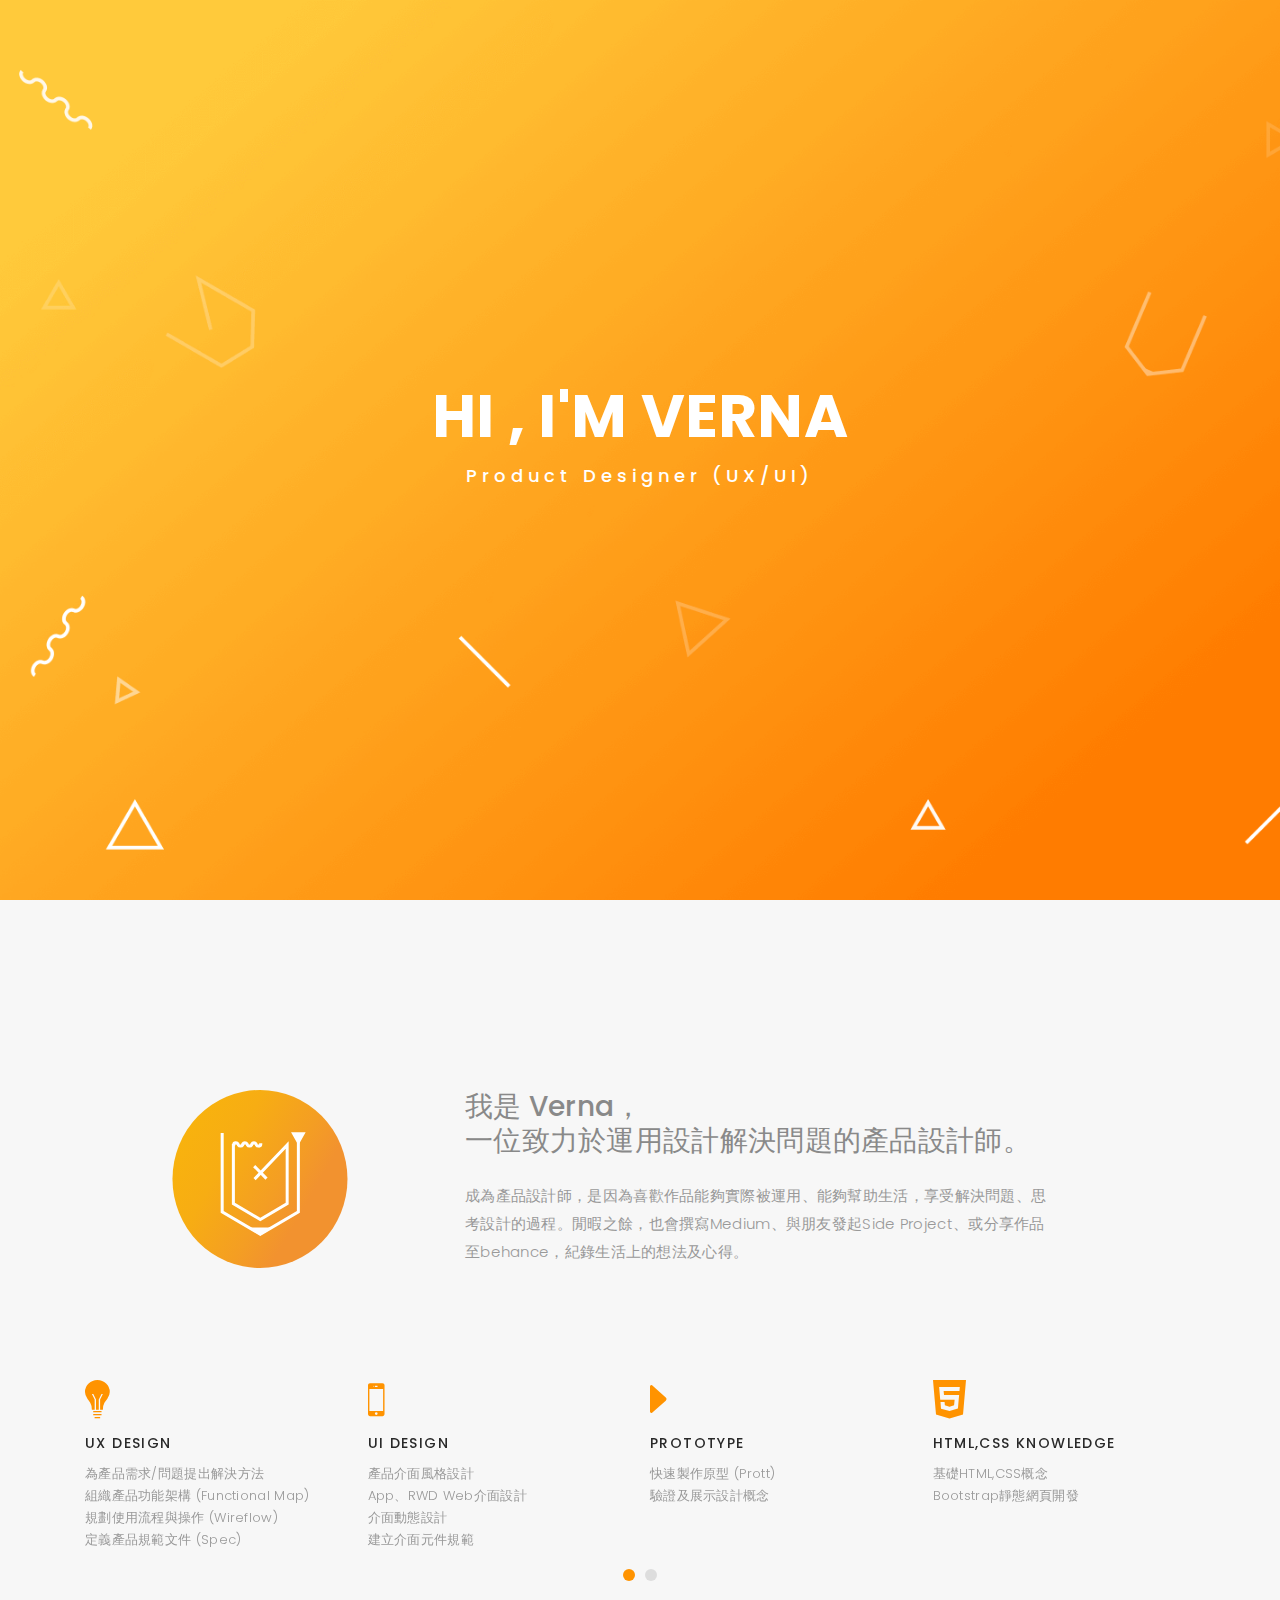
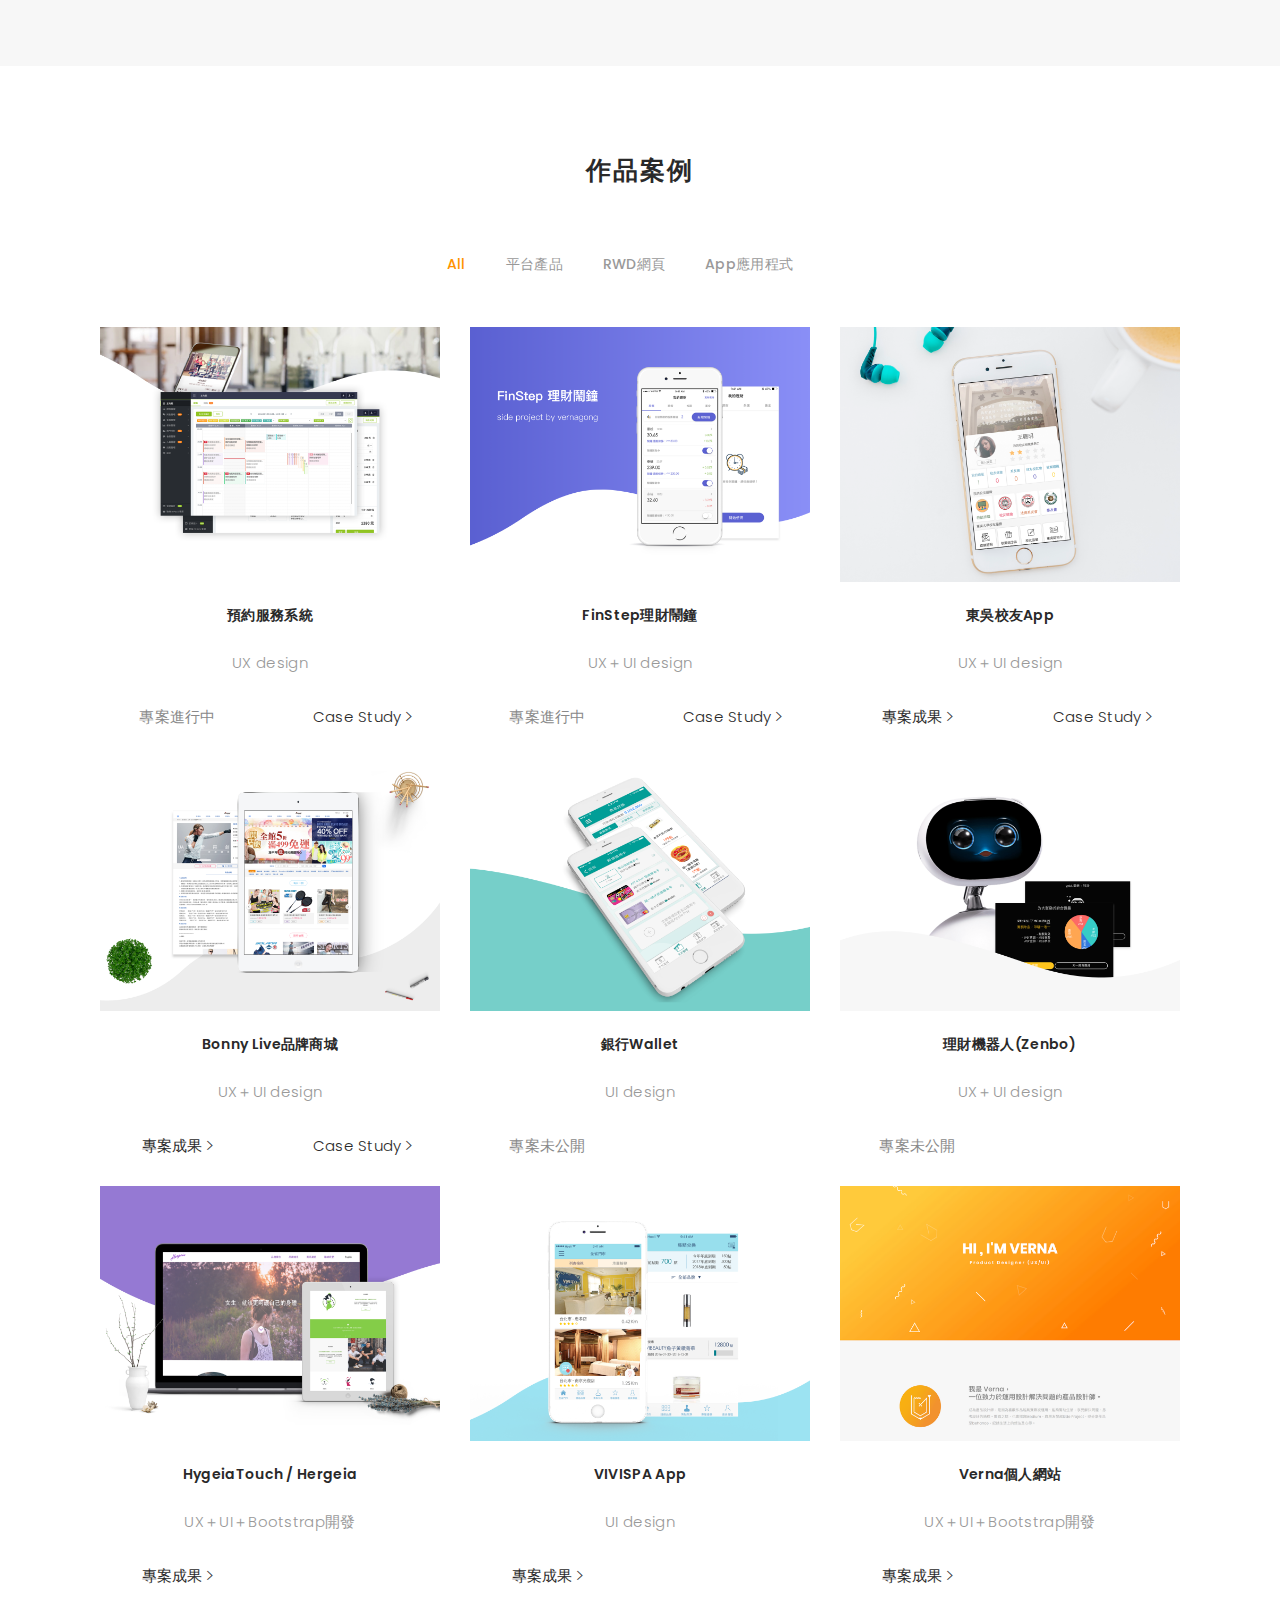
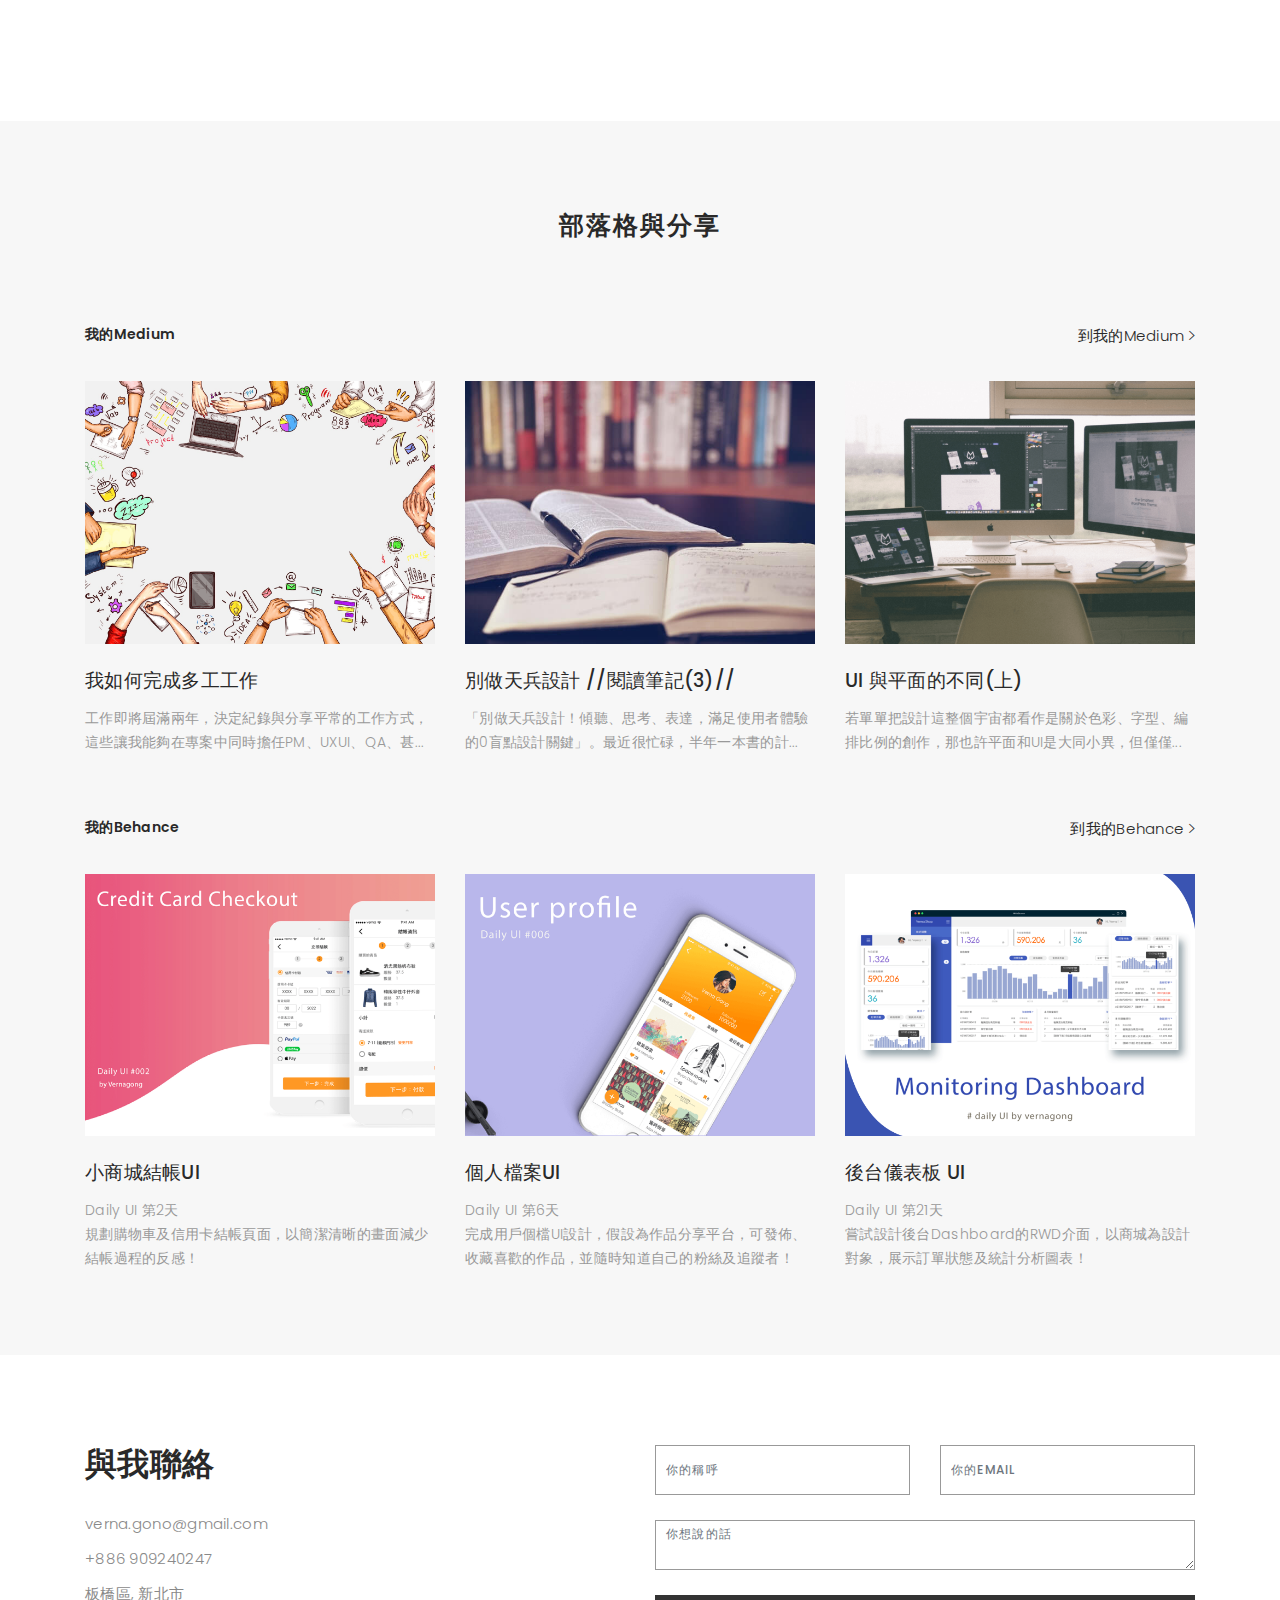
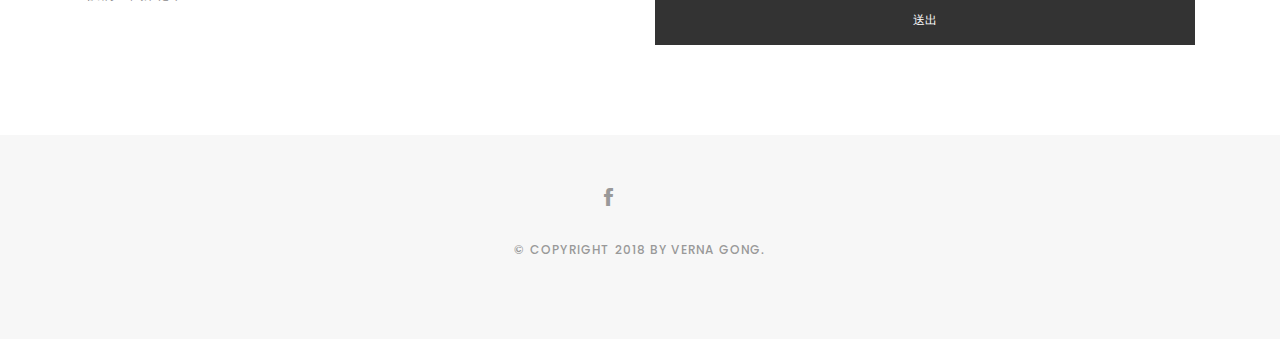
==== index.html @ d8bfd738 "[update] 補index與預約作品連結" ====
<!DOCTYPE html>
<html lang="en">

<head>
  <!-- meta -->
  <meta charset="utf-8">
  <meta content="width=device-width, initial-scale=1.0" name="viewport">

  <title>Verna - Personal Website</title>
  <meta content="vernagong, Verna, VernaGong, Vernagong, 產品設計師, UX設計師, 龔淑雅, 淑雅,Product designer, UX designer" name="keywords">
  <meta content="成為產品設計師，是因為喜歡作品能夠實際被運用、能夠幫助生活，享受解決問題、思考設計的過程。閒暇之餘，也會撰寫Medium、與朋友發起Side Project、或分享作品至behance，紀錄生活上的想法及心得。" name="description">
  <meta name="Author" content="Vernagong">

  <!-- Google Fonts -->
  <link href="https://fonts.googleapis.com/css?family=Poppins:300,300i,400,400i,500,500i,600,600i,700,700i|Playfair+Display:400,400i,700,700i,900,900i" rel="stylesheet">

  <!-- Bootstrap CSS File -->
  <link href="lib/bootstrap/css/bootstrap.min.css" rel="stylesheet">
  
  <!-- FontAwesome -->
  <link rel="stylesheet" href="https://use.fontawesome.com/releases/v5.5.0/css/all.css" integrity="sha384-B4dIYHKNBt8Bc12p+WXckhzcICo0wtJAoU8YZTY5qE0Id1GSseTk6S+L3BlXeVIU" crossorigin="anonymous">

  <!-- Libraries CSS Files -->
  <link href="lib/ionicons/css/ionicons.min.css" rel="stylesheet">
  <link href="lib/owlcarousel/assets/owl.carousel.min.css" rel="stylesheet">
  <link href="lib/magnific-popup/magnific-popup.css" rel="stylesheet">
  <link href="lib/hover/hover.min.css" rel="stylesheet">

  <!-- Main Stylesheet File -->
  <link href="css/style.css" rel="stylesheet">

  <!-- Responsive css -->
  <link href="css/responsive.css" rel="stylesheet">

  <!-- Favicon -->
  <link rel="shortcut icon" href="images/favicon.png">

  <!-- =======================================================
    Theme Name: Folio
    Theme URL: https://bootstrapmade.com/folio-bootstrap-portfolio-template/
    Author URL: https://bootstrapmade.com
  ======================================================= -->
</head>

<body>

  <!-- start section navbar -->
  <nav id="main-nav">
    <div class="row">
      <div class="container">

        <div class="logo">
          <a href="index.html"><img src="images/logo-icon.svg" alt="logo"></a>
        </div>

        <div class="responsive"><i data-icon="m" class="ion-navicon-round"></i></div>

        <ul class="nav-menu list-unstyled">
          <li><a href="#header" class="smoothScroll">首頁</a></li>
          <li><a href="#about" class="smoothScroll">關於</a></li>
          <li><a href="#portfolio" class="smoothScroll">作品</a></li>
          <li><a href="#journal" class="smoothScroll">興趣</a></li>
          <li><a href="#contact" class="smoothScroll">聯絡</a></li>
        </ul>

      </div>
    </div>
  </nav>
  <!-- End section navbar -->


  <!-- start section header -->
  <div id="header" class="home">

    <div class="container">
      <div class="header-content">
        <h1>HI , I'm Verna</h1>
        <p>Product Designer (UX/UI)</p>
      </div>
    </div>
  </div>
  <!-- End section header -->


  <!-- start section about us -->
  <div id="about" class="paddsection">
    <div class="container">
      <div class="row justify-content-between">

        <div class="col-lg-4">
            <div class="about-img">
              <img src="images/logo-icon.svg" class="img-responsive" alt="me">
            </div>
        </div>

        <div class="col-lg-8">
          <div class="about-descr">

            <h3>我是 Verna，<br>一位致力於運用設計解決問題的產品設計師。</h3>
            <p class="separator">成為產品設計師，是因為喜歡作品能夠實際被運用、能夠幫助生活，享受解決問題、思考設計的過程。閒暇之餘，也會撰寫Medium、與朋友發起Side Project、或分享作品至behance，紀錄生活上的想法及心得。</p>

          </div>

        </div>
      </div>
    </div>
  </div>
  <!-- end section about us -->


  <!-- start section services -->
  <div id="services">
    <div class="container">

        <div class="services-carousel owl-theme">

          <div class="services-block">

            <i class="ion-ios-lightbulb"></i>
            <span>UX design</span>
            <p class="separator">為產品需求/問題提出解決方法<br>組織產品功能架構 (Functional Map)<br>規劃使用流程與操作 (Wireflow)<br>定義產品規範文件 (Spec)</p>
          
          </div>

          <div class="services-block">

            <i class="ion-iphone"></i>
            <span>UI design</span>
            <p class="separator">產品介面風格設計<br>App、RWD Web介面設計<br>介面動態設計<br>建立介面元件規範</p>

          </div>

          <div class="services-block">

            <i class="ion-arrow-right-b"></i>
            <span>Prototype</span>
            <p class="separator">快速製作原型 (Prott)<br>驗證及展示設計概念</p>

          </div>

          <div class="services-block">

            <i class="ion-social-html5"></i>
            <span>HTML,CSS knowledge</span>
            <p class="separator">基礎HTML,CSS概念<br>Bootstrap靜態網頁開發 </p>

          </div>

          <div class="services-block">

            <i class="ion-ios-analytics"></i>
            <span>Visual design</span>
            <p class="separator">ICON設計<br>視覺CI設計<br>平面設計</p>

          </div>

          <div class="services-block">

            <i class="ion-ios-film"></i>
            <span>Media Design</span>
            <p class="separator">基本影片剪輯<br>動畫設計</p>

          </div>

        </div>

    </div>

  </div>
  <!-- end section services -->


  <!-- start section portfolio -->
  <div id="portfolio" class="text-center paddsection">

    <div class="container">
      <div class="section-title text-center">
        <h2>作品案例</h2>
      </div>
    </div>

    <div class="container">
      <div class="row">
        <div class="col-md-12">

          <div class="portfolio-list">

            <ul class="nav list-unstyled" id="portfolio-flters">
              <li class="filter filter-active" data-filter=".all">all</li>
              <li class="filter" data-filter=".branding">平台產品</li>
              <li class="filter" data-filter=".mockups">RWD網頁</li>
              <li class="filter" data-filter=".uikits">App應用程式</li>
            </ul>

          </div>

          <div class="portfolio-container">

            <div class="col-lg-4 col-md-6 portfolio-thumbnail all branding">
                <img src="images/portfolio/work_book.png" alt="img">
              <div class="portfolio-text">

                <h4>預約服務系統</h4>
                <p class="separator">UX design
                </p>
              </div>
              <div class="row">
                 <div class="col-lg-6 col-md-6 col-sm-6">
                     專案進行中
                 </div>
                  <div class="col-lg-6 col-md-6 col-sm-6">
                      <a href="booking.html">Case Study <i class="ion-ios-arrow-right"></i></a>
                 </div>
              </div>
            </div>

            <div class="col-lg-4 col-md-6 portfolio-thumbnail all uikits">
                <img src="images/portfolio/work_finstep.png"  alt="img">
              <div class="portfolio-text">

                <h4>FinStep理財鬧鐘</h4>
                <p class="separator">UX＋UI design
                </p>

              </div>
              <div class="row">
                 <div class="col-lg-6 col-md-6 col-sm-6">
                     專案進行中
                 </div>
                  <div class="col-lg-6 col-md-6 col-sm-6">
                      <a href="finstep.html">Case Study <i class="ion-ios-arrow-right"></i></a>
                 </div>
              </div>
            </div>

            <div class="col-lg-4 col-md-6 portfolio-thumbnail all uikits">
                <img src="images/portfolio/work_school.png" alt="img">
              <div class="portfolio-text">

                <h4>東吳校友App</h4>
                <p class="separator">UX＋UI design
                </p>

              </div>
              <div class="row">
                 <div class="col-lg-6 col-md-6 col-sm-6">
                     <a href="https://itunes.apple.com/tw/app/%E6%9D%B1%E5%90%B3%E6%A0%A1%E5%8F%8Bapp/id1231280649?mt=8" target="_blank">專案成果 <i class="ion-ios-arrow-right"></i></a>
                 </div>
                  <div class="col-lg-6 col-md-6 col-sm-6">
                      <a href="">Case Study <i class="ion-ios-arrow-right"></i></a>
                 </div>
              </div>
            </div>

            <div class="col-lg-4 col-md-6 portfolio-thumbnail all mockups">
                <img src="images/portfolio/work_bonny.png" alt="img">
              <div class="portfolio-text">

                <h4>Bonny Live品牌商城</h4>
                <p class="separator">UX＋UI design
                </p>

              </div>
              <div class="row">
                 <div class="col-lg-6 col-md-6 col-sm-6">
                     <a href="http://www.bonny-live.com/" target="_blank">專案成果 <i class="ion-ios-arrow-right"></i></a>
                 </div>
                  <div class="col-lg-6 col-md-6 col-sm-6">
                      <a href="">Case Study <i class="ion-ios-arrow-right"></i></a>
                 </div>
              </div>
            </div>
            
            <div class="col-lg-4 col-md-6 portfolio-thumbnail all uikits">
                <img src="images/portfolio/work_wallet.png" alt="img">
              <div class="portfolio-text">

                <h4>銀行Wallet</h4>
                <p class="separator">UI design
                </p>

              </div>
              <div class="row">
                 <div class="col-lg-6 col-md-6 col-sm-6">
                     專案未公開
                 </div>
              </div>
            </div>
            
            <div class="col-lg-4 col-md-6 portfolio-thumbnail all uikits">
                <img src="images/portfolio/work_zenbo.png" alt="img">
              <div class="portfolio-text">

                <h4>理財機器人(Zenbo)</h4>
                <p class="separator">UX＋UI design
                </p>

              </div>
              <div class="row">
                <div class="col-lg-6 col-md-6 col-sm-6">
                     專案未公開
                 </div>
              </div>
            </div>

            <div class="col-lg-4 col-md-6 portfolio-thumbnail all mockups">
                <img src="images/portfolio/work_hergeia.png" alt="img">
              <div class="portfolio-text">

                <h4>HygeiaTouch / Hergeia</h4>
                <p class="separator">UX＋UI＋Bootstrap開發
                </p>

              </div>
              <div class="row">
                 <div class="col-lg-6 col-md-6 col-sm-6">
                     <a href="http://www.hergeia.com/" target="_blank">專案成果 <i class="ion-ios-arrow-right"></i></a>
                 </div>
              </div>
            </div>
            
        <div class="col-lg-4 col-md-6 portfolio-thumbnail all uikits">
                <img src="images/portfolio/work_vivi.png" alt="img">
              <div class="portfolio-text">

                <h4>VIVISPA App</h4>
                <p class="separator">UI design
                </p>

              </div>
              <div class="row">
                 <div class="col-lg-6 col-md-6 col-sm-6">
                     <a href="https://itunes.apple.com/tw/app/vivispa/id899999913?mt=8" target="_blank">專案成果 <i class="ion-ios-arrow-right"></i></a>
                 </div>
              </div>
        </div>
           
        <div class="col-lg-4 col-md-6 portfolio-thumbnail all mockups">
                <img src="images/portfolio/work_verna.png" alt="img">
              <div class="portfolio-text">

                <h4>Verna個人網站</h4>
                <p class="separator">UX＋UI＋Bootstrap開發
                </p>

              </div>
              <div class="row">
                 <div class="col-lg-6 col-md-6 col-sm-6">
                     <a href="http://vernagong.com/" target="_blank">專案成果 <i class="ion-ios-arrow-right"></i></a>
                 </div>
              </div>
        </div>
            
          </div>
        </div>
      </div>
    </div>

  </div>
  <!-- End section portfolio -->


  <!-- start section journal -->
  <div id="journal" class="text-left paddsection">

    <div class="container">
      <div class="section-title text-center">
        <h2>部落格與分享</h2>
      </div>
    </div>

    <div class="container">
      <div class="journal-block">
      
       <div class="row">
         <div class="col-md-6 col-sm-6 journal-title">
         <h4>我的Medium</h4>
         </div>
         <div class="col-lg-6 col-md-6 col-sm-6 journal-link">
         <a href="https://medium.com/@vernagong" target="_blank">到我的Medium <i class="ion-ios-arrow-right"></i></a>
         </div>
       </div>
       
        <div class="row">
          <div class="col-lg-4 col-md-6">
            <div class="journal-info">

              <a href="https://medium.com/@vernagong/%E6%8F%90%E9%AB%98%E5%B7%A5%E4%BD%9C%E6%95%88%E7%8E%87%E7%9A%84%E6%96%B9%E5%BC%8F-685287855cb4" target="_blank"><img src="images/blog-worker.png" class="img-responsive" alt="img"></a>

              <div class="journal-txt">

                <h4><a href="https://medium.com/@vernagong/%E6%8F%90%E9%AB%98%E5%B7%A5%E4%BD%9C%E6%95%88%E7%8E%87%E7%9A%84%E6%96%B9%E5%BC%8F-685287855cb4" target="_blank">我如何完成多工工作</a></h4>
                <p class="separator">工作即將屆滿兩年，決定紀錄與分享平常的工作方式，這些讓我能夠在專案中同時擔任PM、UXUI、QA、甚...
                </p>

              </div>

            </div>
          </div>

          <div class="col-lg-4 col-md-6">
            <div class="journal-info">

              <a href="https://medium.com/@vernagong/%E5%88%A5%E5%81%9A%E5%A4%A9%E5%85%B5%E8%A8%AD%E8%A8%88-%E9%96%B1%E8%AE%80%E7%AD%86%E8%A8%98-3-ecaedc1180a5" target="_blank"><img src="images/blog-note.jpeg" class="img-responsive" alt="img"></a>

              <div class="journal-txt">

                <h4><a href="https://medium.com/@vernagong/%E5%88%A5%E5%81%9A%E5%A4%A9%E5%85%B5%E8%A8%AD%E8%A8%88-%E9%96%B1%E8%AE%80%E7%AD%86%E8%A8%98-3-ecaedc1180a5" target="_blank">別做天兵設計 //閱讀筆記(3)//</a></h4>
                <p class="separator">「別做天兵設計！傾聽、思考、表達，滿足使用者體驗的0盲點設計關鍵」。最近很忙碌，半年一本書的計...
                </p>

              </div>

            </div>
          </div>

          <div class="col-lg-4 col-md-6">
            <div class="journal-info">

              <a href="https://medium.com/@vernagong/ui-%E8%88%87%E5%B9%B3%E9%9D%A2%E7%9A%84%E4%B8%8D%E5%90%8C-%E4%B8%8A-9216b5d84b62" target="_blank"><img src="images/blog-design.png" class="img-responsive" alt="img"></a>

              <div class="journal-txt">

                <h4><a href="https://medium.com/@vernagong/ui-%E8%88%87%E5%B9%B3%E9%9D%A2%E7%9A%84%E4%B8%8D%E5%90%8C-%E4%B8%8A-9216b5d84b62" target="_blank">UI 與平面的不同(上)</a></h4>
                <p class="separator">若單單把設計這整個宇宙都看作是關於色彩、字型、編排比例的創作，那也許平面和UI是大同小異，但僅僅...
                </p>

              </div>

            </div>
          </div>

        </div>
        </div>
        <div class="journal-block">
        <div><p></p></div>
        <div class="row">
         <div class="col-md-6 col-sm-6 journal-title">
         <h4>我的Behance</h4>
         </div>
         <div class="col-lg-6 col-md-6 col-sm-6 journal-link">
         <a href="https://www.behance.net/vernagonob1aa" target="_blank">到我的Behance <i class="ion-ios-arrow-right"></i></a>
         </div>
       </div>
        
        <div class="row">

          <div class="col-lg-4 col-md-6">
            <div class="journal-info">

              <a href="https://www.behance.net/gallery/59557401/Credit-Card-Checkout" target="_blank"><img src="images/behance_credit.png" class="img-responsive" alt="img"></a>

              <div class="journal-txt">

                <h4><a href="https://www.behance.net/gallery/59557401/Credit-Card-Checkout" target="_blank">小商城結帳UI</a></h4>
                <p class="separator">Daily UI 第2天<br>規劃購物車及信用卡結帳頁面，以簡潔清晰的畫面減少結帳過程的反感！
                </p>

              </div>

            </div>
          </div>

          <div class="col-lg-4 col-md-6">
            <div class="journal-info">

              <a href="https://www.behance.net/gallery/59805207/User-profile-daily-UI-006" target="_blank"><img src="images/behance_profile.png" class="img-responsive" alt="img"></a>

              <div class="journal-txt">

                <h4><a href="https://www.behance.net/gallery/59805207/User-profile-daily-UI-006" target="_blank">個人檔案UI</a></h4>
                <p class="separator">Daily UI 第6天<br>完成用戶個檔UI設計，假設為作品分享平台，可發佈、收藏喜歡的作品，並隨時知道自己的粉絲及追蹤者！
                </p>

              </div>

            </div>
          </div>

          <div class="col-lg-4 col-md-6">
            <div class="journal-info">

              <a href="https://www.behance.net/gallery/68641587/Monitoring-Dashboard" target="_blank"><img src="images/behance_dashboard.png" class="img-responsive" alt="img"></a>

              <div class="journal-txt">

                <h4><a href="https://www.behance.net/gallery/68641587/Monitoring-Dashboard" target="_blank">後台儀表板 UI</a></h4>
                <p class="separator">Daily UI 第21天<br>嘗試設計後台Dashboard的RWD介面，以商城為設計對象，展示訂單狀態及統計分析圖表！
                </p>

              </div>

            </div>
          </div>

        </div>
      </div>
    </div>

  </div>
  <!-- End section journal -->


  <!-- start sectoion contact -->
  <div id="contact" class="paddsection">
    <div class="container">
      <div class="contact-block1">
        <div class="row">

          <div class="col-lg-6">
            <div class="contact-contact">

              <h2 class="mb-30">與我聯絡</h2>

              <ul class="contact-details">
                <li><span>verna.gono@gmail.com</span></li>
                <li><span>+886 909240247</span></li>
                <li><span>板橋區, 新北市</span></li>
              </ul>

            </div>
          </div>

          <div class="col-lg-6">
            <form action="https://formspree.io/verna.gono@gmail.com" method="POST">
              <div class="row">

                <div id="errormessage"></div>

                <div class="col-lg-6">
                  <div class="form-group contact-block1">
                    <input type="text" name="name" class="form-control" id="name" placeholder="你的稱呼" />
                    <div class="validation"></div>
                  </div>
                </div>

                <div class="col-lg-6">
                  <div class="form-group">
                    <input type="email" class="form-control" name="email" id="email" placeholder="你的Email" data-rule="email" data-msg="請輸入有效的email" />
                    <div class="validation"></div>
                  </div>
                </div>

                <div class="col-lg-12">
                  <div class="form-group">
                    <textarea class="form-control" name="message" rows="12" data-rule="required" data-msg="請輸入訊息" placeholder="你想說的話"></textarea>
                    <div class="validation"></div>
                  </div>
                </div>

                <div class="col-lg-12">
                  <input type="submit" class="btn btn-defeault btn-send" value="送出">
                </div>

              </div>
            </form>
          </div>
        </div>
      </div>
    </div>
  </div>
  <!-- start sectoion contact -->


  <!-- start section footer -->
  <div id="footer" class="text-center">
    <div class="container">
      <div class="socials-media text-center">

        <ul class="list-unstyled">
          <li><a href="https://medium.com/@vernagong" target="_blank"><i class="fab fa-medium-m"></i></a></li>
          <li><a href="https://www.behance.net/vernagonob1aa" target="_blank"><i class="fab fa-behance"></i></a></li>
          <li><a href="https://www.linkedin.com/in/verna-gong" target="_blank"><i class="fab fa-linkedin-in"></i></a></li>
          <li><a href="https://www.facebook.com/verna.gong" target="_blank"><i class="ion-social-facebook"></i></a></li>
        </ul>

      </div>

      <p>&copy; Copyright 2018 by Verna Gong.</p>
      
    </div>
  </div>
  <!-- End section footer -->

  <!-- JavaScript Libraries -->
  <script src="lib/jquery/jquery.min.js"></script>
  <script src="lib/jquery/jquery-migrate.min.js"></script>
  <script src="lib/bootstrap/js/bootstrap.bundle.min.js"></script>
  <script src="lib/typed/typed.js"></script>
  <script src="lib/owlcarousel/owl.carousel.min.js"></script>
  <script src="lib/magnific-popup/magnific-popup.min.js"></script>
  <script src="lib/isotope/isotope.pkgd.min.js"></script>

  <!-- Contact Form JavaScript File -->
  <script src="contactform/contactform.js"></script>

  <!-- Template Main Javascript File -->
  <script src="js/main.js"></script>

</body>

</html>
---- css/style.css ----
/*
  Theme Name: Folio
  Theme URL: https://bootstrapmade.com/folio-bootstrap-portfolio-template/
  Author: BootstrapMade.com
  Author URL: https://bootstrapmade.com
*/

/*  General Styling
/*-----------------------------------------------------------------------------------*/

body {
  background: #ffffff;
  color: #898989;
  font-family: 'Poppins', helvetica;
  font-size: 15px;
  font-weight: 300;
  line-height: 20px;
  letter-spacing: 0.02em;
  overflow-x: hidden;
  margin: 0 auto;
  padding: 0;
  -moz-box-sizing: border-box;
  -ms-box-sizing: border-box;
  -o-box-sizing: border-box;
  -webkit-box-sizing: border-box;
  box-sizing: border-box;
}

h1, h2, h3, h4, h5, h6 {
  margin: 0;
}

h2 {
  color: #292929;
  font-weight: 600;
}

h4 {
  color: #292929;
  font-size: 14px;
  font-weight: 600;
}

a {
  color: #292929;
  text-decoration: none !important;
  -moz-transition: all 0.3s ease-in-out 0s;
  -ms-transition: all 0.3s ease-in-out 0s;
  -o-transition: all 0.3s ease-in-out 0s;
  -webkit-transition: all 0.3s ease-in-out 0s;
  transition: all 0.3s ease-in-out 0s;
}

a:hover {
  -moz-transition: all 0.3s ease-in-out 0s;
  -ms-transition: all 0.3s ease-in-out 0s;
  -o-transition: all 0.3s ease-in-out 0s;
  -webkit-transition: all 0.3s ease-in-out 0s;
  transition: all 0.3s ease-in-out 0s;
}

a:hover, a:focus {
  color: #ff9300;
  text-decoration: underline;
}

nav ul li a {
  padding: 2px 0 0 0;
  position: relative;
  display: block;
  font-size: 12px;
  color: #999999;
  letter-spacing: 0.1em;
  font-weight: 500;
  line-height: 14px;
  text-transform: uppercase;
  -moz-transition: all 0.3s ease-in-out 0s;
  -ms-transition: all 0.3s ease-in-out 0s;
  -o-transition: all 0.3s ease-in-out 0s;
  -webkit-transition: all 0.3s ease-in-out 0s;
  transition: all 0.3s ease-in-out 0s;
}

p {
  margin: 25px 0;
  padding: 0;
  font-size: 15px;
  color: #999999;
  line-height: 28px;
}

::-moz-selection {
  background: #ff9300;
  color: #fff;
}

::selection {
  background: #ff9300;
  color: #fff;
}

.btn {
  background: #333;
  border: medium none;
  border-radius: 0;
  color: #fff;
  font-size: 12px;
  height: 50px;
  line-height: 50px;
  padding: 0 30px;
  text-transform: uppercase;
}

.btn:hover, .btn:focus {
  color: #fff;
}

.padDiv {
  padding: 30px 20px;
}
.img-responsive{
    width: auto;
	height: auto;
	max-width: 100%;
	max-height: 100%;
}
.section-title {
  margin-bottom: 70px;
}

.section-title h2 {
  font-size: 25px;
  letter-spacing: 2px;
  text-transform: uppercase;
}

.form-control {
  background-color: transparent;
  border: 1px solid #999;
  border-radius: 0;
  color: #999999;
  font-size: 12px;
  font-weight: 500;
  height: 50px;
  letter-spacing: 0.1em;
  padding-left: 10px;
  margin: 0 0 25px 0;
  line-height: 14px;
  text-transform: uppercase;
}

.form-control:focus {
  box-shadow: none;
  border-color:#ff9300;
}

.paddsection {
  padding-top: 90px;
  padding-bottom: 90px;
}

.paddsections {
  padding-top: 90px;
  padding-bottom: 90px !important;
}

.hvr-shutter-in-horizontal::before {
  background: #333;
}

.hvr-shutter-in-horizontal:hover {
  background: #ff9300;
}

.mb-30 {
  margin-bottom: 30px;
}

/*-----------------------------------------------------------------------------------*/
/*  Navbar Top
/*-----------------------------------------------------------------------------------*/

nav {
  position: fixed;
  background: #fff;
  z-index: 1000;
  width: 100%;
  padding: 20px;
  display: none;
  -webkit-box-shadow: 0px 2px 92px 0px rgba(0, 0, 0, 0.18);
  -moz-box-shadow: 0px 2px 92px 0px rgba(0, 0, 0, 0.18);
  box-shadow: 0px 2px 92px 0px rgba(0, 0, 0, 0.18);
}

.nav-menu {
  float: right;
  line-height: 32px;
  margin-bottom: 0;
  padding-top: 16px;
}

nav ul li {
  float: left;
  margin-right: 15px;
  font-family: 'Poppins', sans-serif;
  font-size: 14px;
  margin-left: 40px;
}

nav ul li a {
  padding: 2px 0 0 0;
  position: relative;
  display: block;
  font-size: 14px;
  color: #999999;
  font-family: 'Poppins', helvetica;
  font-weight: 500;
  line-height: 16px;
  text-transform: uppercase;
  letter-spacing: 0.02em;
  text-transform: capitalize;
}

.logo {
  float: left;
}

.logo img {
  width: 100px;
  height: 50px;
}

.responsive {
  display: none;
  font-size: 23px;
}

.active {
  color: #afafaf;
}

/*----------------------------------------------------------------------------------*/
/*  Header
/*-----------------------------------------------------------------------------------*/

#header {
  background: url("../images/header-bg2.png") repeat scroll center center / cover;
  height: 100vh;
  width: 100%;
}


#header .header-content {
  height: 100vh;
  text-align: center;
  width: 100%;
  display: flex;
  justify-content: center;
  flex-direction: column;
}

.header-content h1 {
  font-size: 60px;
  font-weight: 700;
  margin-bottom: 10px;
  text-transform: uppercase;
  color: #fff;
}

.header-content p {
  font-size: 18px;
  letter-spacing: 5px;
  margin-top: 0;
  margin-bottom: 30px;
  text-transform: capitalize;
  color: #fff;
  font-weight: 500;
}

.header-content .list-social li {
  float: left;
  margin-right: 20px;
}

.header-content .list-social li i {
  color: #fff;
  font-size: 15px;
}

/*-----------------------------------------------------------------------------------*/
/*  Aout-us
/*-----------------------------------------------------------------------------------*/

#about {
  width: 100%;
  height: auto;
  background: #f7f7f7;
  padding-top: 190px;
}

#about .div-img-bg .about-img img {
  width: 100%;
  box-shadow: 0px 0px 85px 0px rgba(0, 0, 0, 0.14);
  margin-top: -60px;
  margin-left: 40px;
  height: 400px;
  object-fit: cover;
}

#about .about-descr .p-heading {
  font-family: 'Playfair Display', serif;
  font-size: 28px;
  text-align: left;
}

#about .about-descr .separator {
  max-width: 80%;
  margin-bottom: 0;
  text-align: left;
}

/*-----------------------------------------------------------------------------------*/
/*   Services
/*-----------------------------------------------------------------------------------*/

#services {
  background: #f7f7f7;
  position: relative;
  padding-top: 20px;
  padding-bottom: 80px;
}

.owl-item {
  float: left;
}
.services-block span {
  margin: 10px 0;
  position: relative;
  font-size: 14px;
  color: #292929;
  letter-spacing: 0.1em;
  font-weight: 500;
  text-transform: uppercase;
  display: block;
}

.services-block .separator {
  margin: 0;
  font-size: 13px;
  line-height: 22px;
}

.services-block i {
  font-size: 44px;
  color: #ff9300;
  line-height: 44px;
}


.services-carousel  .owl-stage-outer {
  overflow: hidden;
}

.services-carousel .owl-dots {
  margin-top: 15px;
  text-align: center;
}

.services-carousel .owl-dot {
  display: inline-block;
  margin: 0 5px;
  width: 12px !important;
  height: 12px !important;
  border-radius: 50%;
  border: 0;
  padding: 0 !important;
  background-color: #ddd;
  cursor: pointer;
}

.services-carousel .owl-dot.active {
  background-color: #ff9300;
}

.owl-nav {
  display: none;
}


/*-----------------------------------------------------------------------------------*/
/*  Portfolio
/*-----------------------------------------------------------------------------------*/

#portfolio {
  position: relative;
  padding-bottom: 50px;
}
.portfolio-text{
  padding: 25px 0px 5px 0px;
}

#portfolio .portfolio-list {
  margin-bottom: 50px;
}

#portfolio .portfolio-list .nav {
  display: inline-block;
  margin: 0;
}

#portfolio .portfolio-list .nav li {
  margin: 0 40px 0 0;
  float: left;
  font-size: 14px;
  color: #999999;
  line-height: 16px;
  cursor: pointer;
  font-family: 'Poppins', helvetica;
  font-weight: 500;
  letter-spacing: 0.02em;
  text-transform: capitalize;
  -moz-transition: all 0.5s ease-in-out 0s;
  -ms-transition: all 0.5s ease-in-out 0s;
  -o-transition: all 0.5s ease-in-out 0s;
  -webkit-transition: all 0.5s ease-in-out 0s;
  transition: all 0.5s ease-in-out 0s;
}

#portfolio .portfolio-list .nav li:hover, #portfolio .portfolio-list .nav li.filter-active  {
  color: #ff9300;
  -moz-transition: all 0.5s ease-in-out 0s;
  -ms-transition: all 0.5s ease-in-out 0s;
  -o-transition: all 0.5s ease-in-out 0s;
  -webkit-transition: all 0.5s ease-in-out 0s;
  transition: all 0.5s ease-in-out 0s;
}

#portfolio .portfolio-container {
  display: inline-block;
  margin-bottom: 50px;
  width: 100%;
}

.portfolio-thumbnail {
  margin-bottom: 30px;
  overflow: hidden;
  min-height: 260px;
}

.portfolio-thumbnail img {
  max-width: 100%;
}

/*-----------------------------------------------------------------------------------*/
/*  興趣(Medium/behance)
/*-----------------------------------------------------------------------------------*/

#journal,  #journal-blog {
  height: auto;
  width: 100%;
  background: #f7f7f7;
  padding-bottom: 60px;
  position: relative;
}

#journal-blog {
  background: #fff;
  padding-bottom: 30px;
}

#journal .journal-block {
  display: inline-block;
  height: auto;
  width: 100%;
}

#journal .journal-block .journal-info {
  position: relative;
}

.journal-title{
  padding: 15px 0px 35px 15px;
}

.journal-link{
  text-align: right;
  padding: 15px 15px 35px 15px;
}

.journal-block .journal-info img {
  max-width: 100%;
}

.journal-block .journal-info .journal-txt {
  padding: 25px 0px;
  position: relative;
}

.journal-block .journal-info .journal-txt h4 a {
  display: block;
  font-size: 19px;
  line-height: 24px;
  margin: 0 0 13px 0;
  font-weight: 500;
  color: #292929;
  -moz-transition: all 0.3s ease-in-out 0s;
  -ms-transition: all 0.3s ease-in-out 0s;
  -o-transition: all 0.3s ease-in-out 0s;
  -webkit-transition: all 0.3s ease-in-out 0s;
  transition: all 0.3s ease-in-out 0s;
}

.journal-block .journal-info .journal-txt h4 a:hover {
  color: #ff9300;
  -moz-transition: all 0.3s ease-in-out 0s;
  -ms-transition: all 0.3s ease-in-out 0s;
  -o-transition: all 0.3s ease-in-out 0s;
  -webkit-transition: all 0.3s ease-in-out 0s;
  transition: all 0.3s ease-in-out 0s;
}

.journal-block .journal-info .journal-txt p {
  margin: 0;
  font-size: 14px;
  line-height: 24px;
}

/*-----------------------------------------------------------------------------------*/
/*  Contact
/*-----------------------------------------------------------------------------------*/

#contact {
  height: auto;
  width: 100%;
}

.contact-details {
  list-style: none;
  margin: 0;
  padding: 0;
}

.contact-details li {
  padding-bottom: 15px;
}

#contact input, #contact textarea {
  width: 100%;
}

#contact  #sendmessage {
  color: #18d26e;
  border: 1px solid #18d26e;
  display: none;
  text-align: center;
  padding: 15px;
  font-weight: 600;
  margin: 15px;
}

#contact  #errormessage {
  color: red;
  display: none;
  border: 1px solid red;
  text-align: center;
  padding: 15px;
  font-weight: 600;
  margin: 15px;
}

#contact #sendmessage.show, #contact #errormessage.show, #contact .show {
  display: block;
}

#contact .validation {
  color: red;
  display: none;
  margin: 0 0 20px;
  font-weight: 400;
  font-size: 13px;
}

/*-----------------------------------------------------------------------------------*/
/*  Footer
/*-----------------------------------------------------------------------------------*/

#footer {
  background: #f7f7f7;
  padding-top: 50px;
  padding-bottom: 50px;
}

#footer .socials-media {
  width: 100%;
}

#footer .socials-media ul {
  display: inline-block;
  float: none;
  margin: 0 0 20px 0;
}

#footer .socials-media ul li {
  float: left;
  margin-left: 10px;
  margin-right: 10px;
}

#footer .socials-media ul li a {
  font-size: 24px;
  color: #999;
  letter-spacing: 0.1em;
  font-weight: 500;
  background: transparent;
  text-transform: uppercase;
  -moz-transition: all 0.3s ease-in-out 0s;
  -ms-transition: all 0.3s ease-in-out 0s;
  -o-transition: all 0.3s ease-in-out 0s;
  -webkit-transition: all 0.3s ease-in-out 0s;
  transition: all 0.3s ease-in-out 0s;
}

#footer .socials-media ul li a:hover {
  color: #ff9300;
  -moz-transition: all 0.3s ease-in-out 0s;
  -ms-transition: all 0.3s ease-in-out 0s;
  -o-transition: all 0.3s ease-in-out 0s;
  -webkit-transition: all 0.5s ease-in-out 0s;
  transition: all 0.3s ease-in-out 0s;
}

#footer p {
  font-size: 12px;
  letter-spacing: 0.1em;
  font-weight: 500;
  margin-top: 0;
  text-transform: uppercase;
}

.credits {
  font-size: 13px;
}
---- css/responsive.css ----
/** Width between 1200x to 0
 *  ~~~~~~~~~~~~~~~~~~~~~~~~~~~~~~~~~~~~
 */

@media (min-width: 1200px) {

}

/** Width between 992px to 1199px
 *  ~~~~~~~~~~~~~~~~~~~~~~~~~~~~~~~~~~~~
 */

@media (min-width: 992px) and (max-width: 1199px) {
  
}

/** Width between 768px to 991px
 *  ~~~~~~~~~~~~~~~~~~~~~~~~~~~~~~~~~~~~
 */

@media (min-width: 768px) and (max-width: 991px) {
  /* Navbar */
  nav {
    padding: 10px 15px;
  }
  .nav-menu {
    margin-top: 40px;
    display: none;
    float: none;
    width: 100%;
  }
  .nav-menu li {
    float: none;
    width: 100%;
    text-align: center;
    border-top: 1px solid #f7f7f7;
    line-height: 45px;
    margin-left: 0;
    padding-top: 10px;
    padding-bottom: 10px;
  }
  .responsive {
    float: right;
    padding-top: 15px;
    display: block;
  }
  /* About */
  .head-info .header-content .cmaster h1 {
    font-size: 32px;
  }
  #about .div-img-bg {
    padding: 0;
  }
  #about .div-img-bg .about-img img {
    margin-top: 0%;
    margin-left: calc(0% - 0px);
  }
  #about .about-descr .p-heading {
    font-size: 20px;
  }
  #about .about-descr .separator {
    max-width: 100%;
    margin-bottom: 0;
  }
    
  /* portfolio */
  #portfolio .portfolio-list .nav li {
    float: none;
    margin: 20px;
    display: inline-block;
  }
  /* journal */
  #journal .journal-block .journal-info {
    margin-bottom: 30px;
  }
  /* Contact */
  .contact-contact {
    margin-bottom: 30px;
  }
  /* Footer */
  #footer .socials-media ul li {
    margin-right: 0;
    margin-left: 0;
    float: none;
    display: inline-block;
  }
}

/** Width between 767px to 0
 *  ~~~~~~~~~~~~~~~~~~~~~~~~~~~~~~~~~~~~
 */

@media (max-width: 767px) {
  /* Navbar */
  nav {
    padding: 20px 15px;
  }
  .nav-menu {
    margin-top: 40px;
    display: none;
    float: none;
    width: 100%;
  }
  .nav-menu li {
    float: none;
    width: 100%;
    text-align: center;
    border-top: 1px solid #f7f7f7;
    line-height: 45px;
    margin-left: 0;
    padding-top: 10px;
    padding-bottom: 10px;
  }
  .responsive {
    float: right;
    padding-top: 15px;
    display: block;
  }
  /* About */
  .head-info .header-content h1 {
    font-size: 32px;
  }
  #about .div-img-bg {
    padding: 0;
  }
  #about .div-img-bg .about-img img {
    margin-top: 0%;
    margin-left: calc(0% - 0px);
  }
  #about .about-descr .p-heading {
    font-size: 20px;
  }
  #about .about-descr .separator {
    max-width: 100%;
    margin-bottom: 0;
  }
  /* portfolio */
  #portfolio .portfolio-list .nav li {
    float: none;
    margin: 20px;
    display: inline-block;
  }
  /* journal */
  #journal .journal-block .journal-info {
    margin-bottom: 30px;
  }
  /* Contact */
  .contact-contact {
    margin-bottom: 30px;
  }
  /* Footer */
  #footer .socials-media ul li {
    margin-right: 0;
    margin-left: 0;
    float: none;
    display: inline-block;
  }
  /* solution */
  
  .thead{
    display: none;
  }
  .tr{
    display: block;
    border: #ddd 1px solid;
    margin-bottom: 5px;
  }
  .tr li{
    display: inline-block;
    width: 100%;
    border: none;
  }
  .tr li:before{
    content: attr(data-title);
    display: inline-block;
    width: auto;
    min-width: 20%;
    font-weight: 900;
    padding-right: 1rem;
  }

}

/** Width between 600px to 0
 *  ~~~~~~~~~~~~~~~~~~~~~~~~~~~~~~~~~~~~
 */

@media (max-width: 600px) {
  /* Navbar */
  nav {
    padding: 20px 15px;
  }
  .nav-menu {
    margin-top: 40px;
    display: none;
    float: none;
    width: 100%;
  }
  .nav-menu li {
    float: none;
    width: 100%;
    text-align: center;
    border-top: 1px solid #f7f7f7;
    line-height: 45px;
    margin-left: 0;
    padding-top: 10px;
    padding-bottom: 10px;
  }
  .responsive {
    float: right;
    padding-top: 15px;
    display: block;
  }
  /* About */
  .head-info .header-content h1 {
    font-size: 32px;
  }
  #about .div-img-bg {
    padding: 0;
  }
  #about .div-img-bg .about-img img {
    margin-top: 0%;
    margin-left: calc(0% - 0px);
  }
  #about .about-descr .p-heading {
    font-size: 20px;
  }
  #about .about-descr .separator {
    max-width: 100%;
    margin-bottom: 0;
  }
  /* portfolio */
  #portfolio .portfolio-list .nav li {
    float: none;
    margin: 10px;
    display: inline-block;
  }
  /* journal */
  #journal .journal-block .journal-info {
    margin-bottom: 30px;
  }
  /* Contact */
  .contact-contact {
    margin-bottom: 30px;
  }
  /* Footer */
  #footer .socials-media ul li {
    margin-right: 0;
    margin-left: 0;
    float: none;
    display: inline-block;
  }
}

/** Width between 480px to 0
 *  ~~~~~~~~~~~~~~~~~~~~~~~~~~~~~~~~~~~~
 */

@media (max-width: 480px) {
  /* Navbar */
  nav {
    padding: 20px 15px;
  }
  .nav-menu {
    margin-top: 40px;
    display: none;
    float: none;
    width: 100%;
  }
  .nav-menu li {
    float: none;
    width: 100%;
    text-align: center;
    border-top: 1px solid #f7f7f7;
    line-height: 45px;
    margin-left: 0;
    padding-top: 10px;
    padding-bottom: 10px;
  }
  .responsive {
    float: right;
    padding-top: 15px;
    display: block;
  }
  /* About */
  .head-info .header-content h1 {
    font-size: 32px;
  }
  #about .div-img-bg {
    padding: 0;
  }
  #about .div-img-bg .about-img img {
    margin-top: 0%;
    margin-left: calc(0% - 0px);
  }
  #about .about-descr .p-heading {
    font-size: 20px;
  }
  #about .about-descr .separator {
    max-width: 100%;
    margin-bottom: 0;
  }
  /* portfolio */
  #portfolio .portfolio-list .nav li {
    float: none;
    margin: 20px;
  }
  /* journal */
  #journal .journal-block .journal-info {
    margin-bottom: 30px;
  }
  /* Contact */
  .contact-contact {
    margin-bottom: 30px;
  }
  /* Footer */
  #footer .socials-media ul li {
    margin-right: 0;
    margin-left: 0;
    float: none;
    display: inline-block;
  }
}

/** Width between 320px to 0
 *  ~~~~~~~~~~~~~~~~~~~~~~~~~~~~~~~~~~~~
 */

@media (max-width: 320px) {
  /* Navbar */
  nav {
    padding: 20px 15px;
  }
  .nav-menu {
    margin-top: 40px;
    display: none;
    float: none;
    width: 100%;
  }
  .nav-menu li {
    float: none;
    width: 100%;
    text-align: center;
    border-top: 1px solid #f7f7f7;
    line-height: 45px;
    margin-left: 0;
    padding-top: 10px;
    padding-bottom: 10px;
  }
  .responsive {
    float: right;
    padding-top: 15px;
    display: block;
  }
  /* About */
  .head-info .header-content h1 {
    font-size: 32px;
  }
  #about .div-img-bg {
    padding: 0;
  }
  #about .div-img-bg .about-img img {
    margin-top: 0%;
    margin-left: calc(0% - 0px);
  }
  #about .about-descr .p-heading {
    font-size: 20px;
  }
  #about .about-descr .separator {
    max-width: 100%;
    margin-bottom: 0;
  }
  /* portfolio */
  #portfolio .portfolio-list .nav li {
    float: none;
    margin: 20px;
  }
  /* journal */
  #journal .journal-block .journal-info {
    margin-bottom: 30px;
  }
  /* Contact */
  .contact-contact {
    margin-bottom: 30px;
  }
  /* Footer */
  #footer .socials-media ul li {
    margin-right: 0;
    margin-left: 0;
    float: none;
    display: inline-block;
  }
  /* Single page */
  .entry-comments-body span {
    display: inline-block;
    margin-right: 0;
  }
}
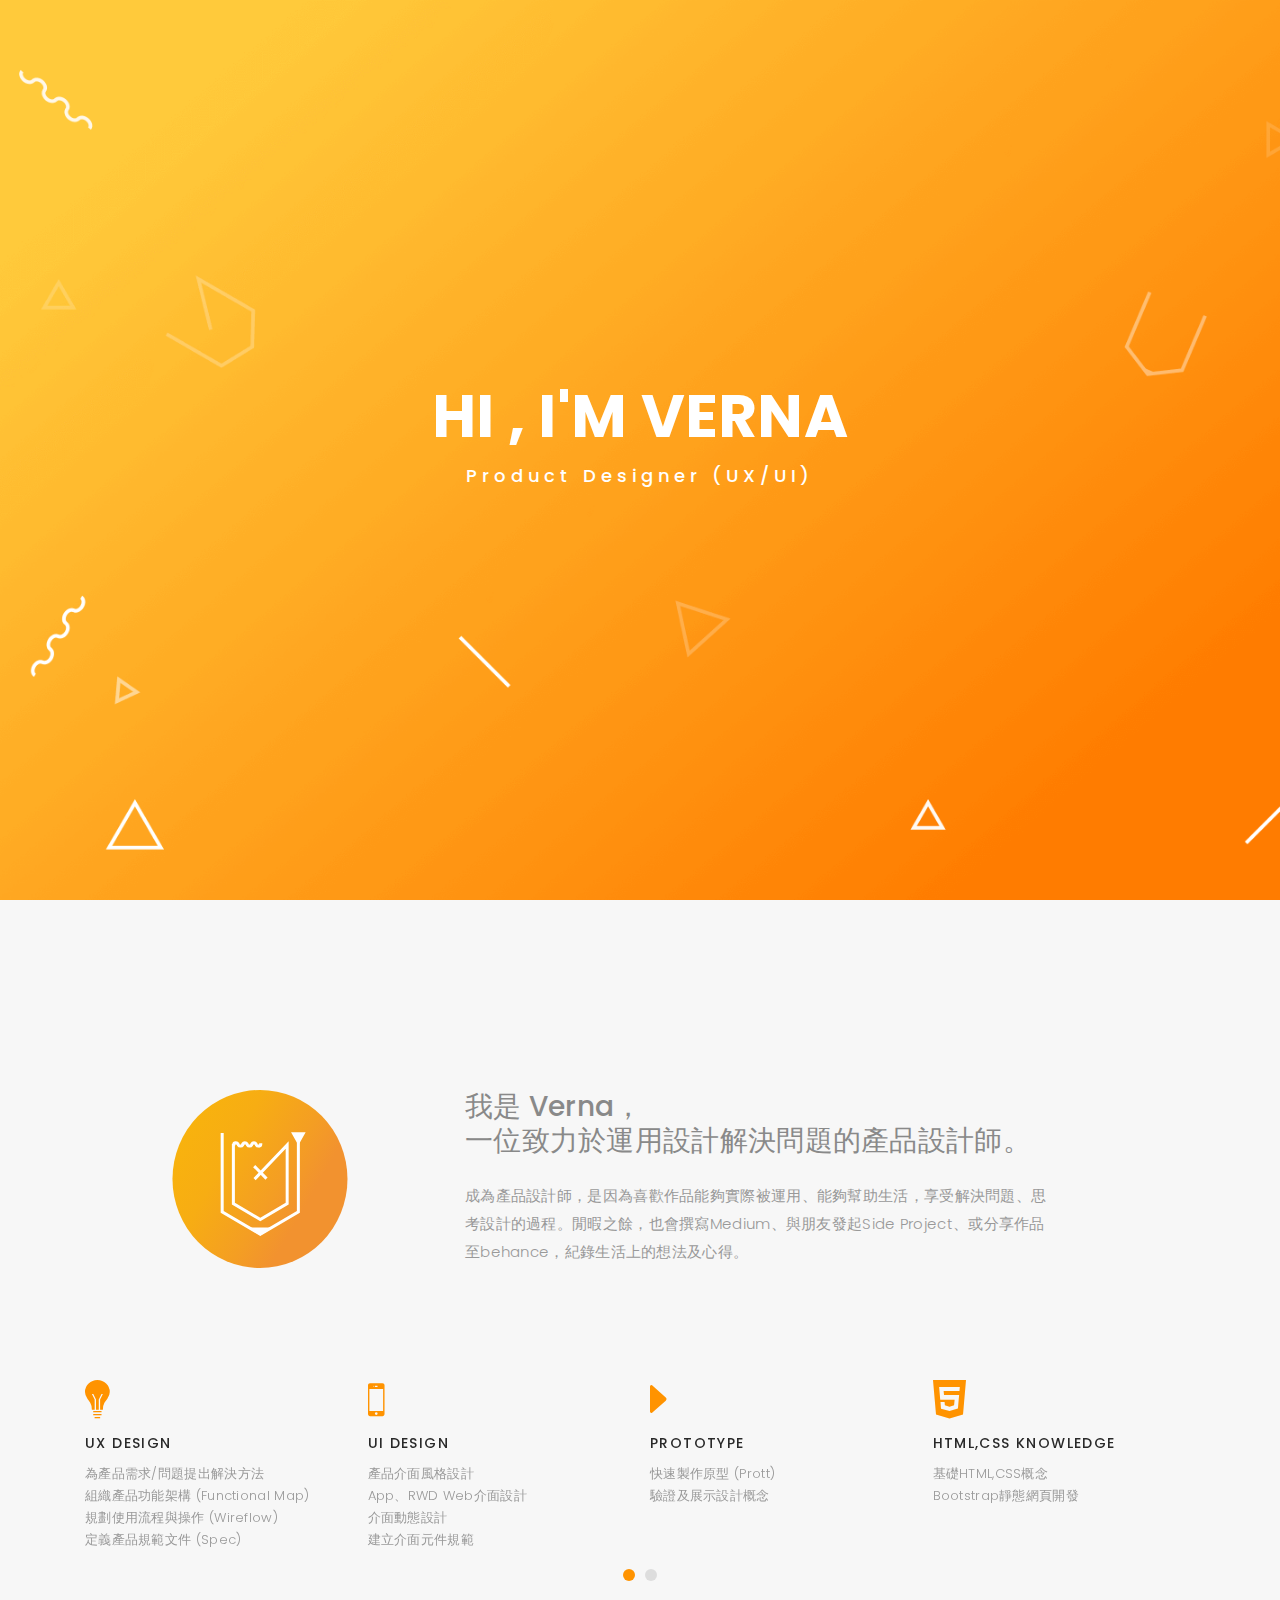
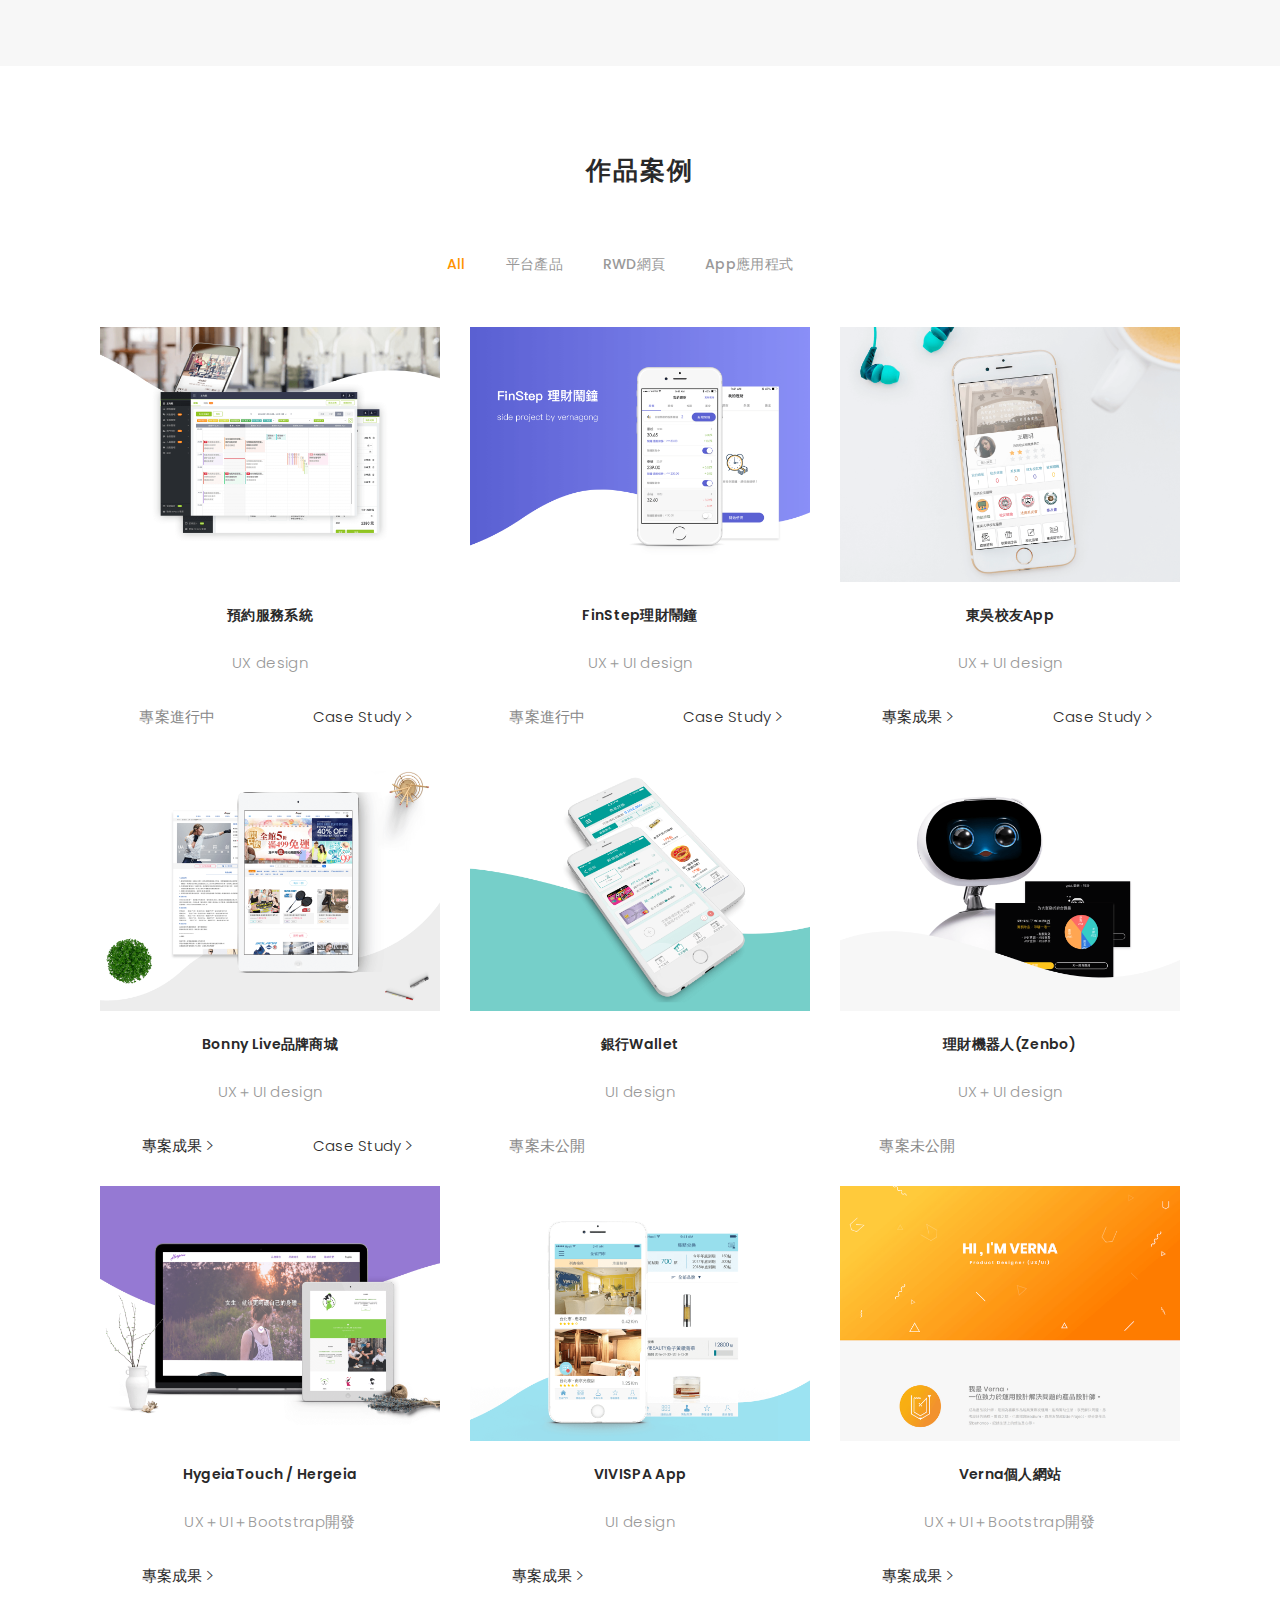
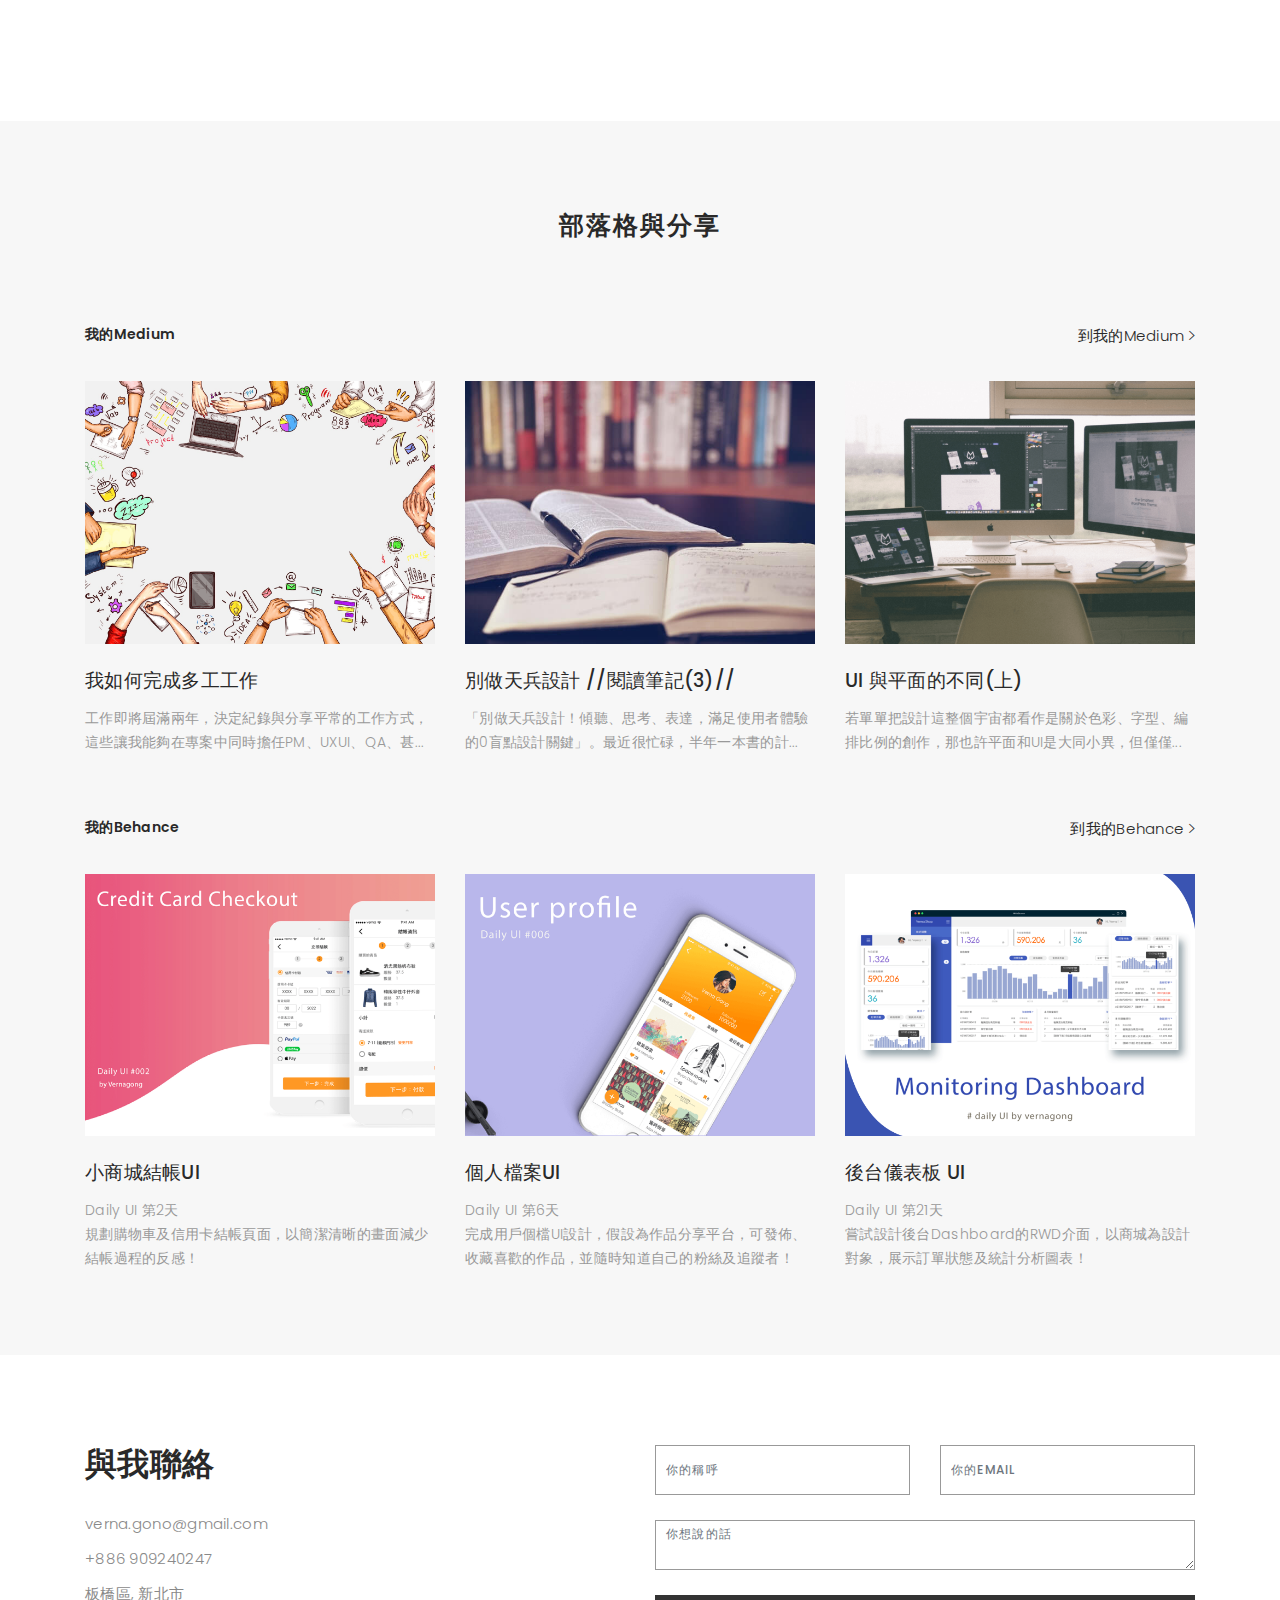
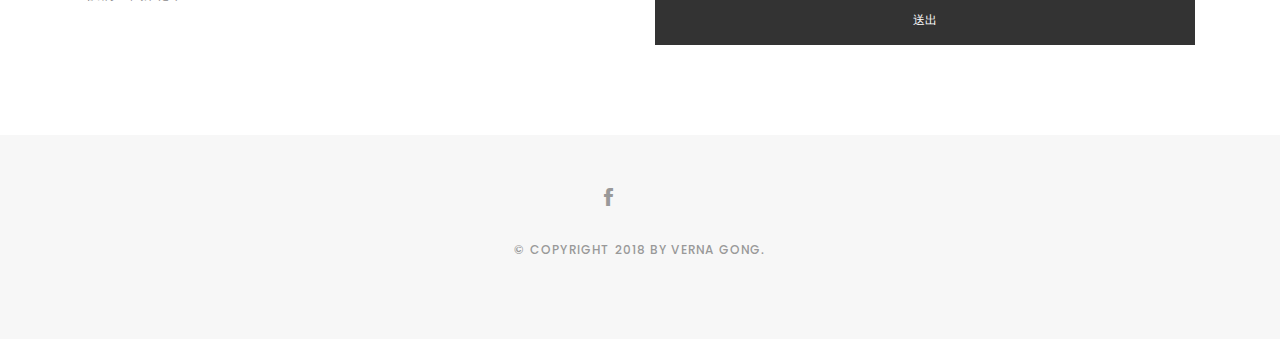
==== commit eea94e69: "[update] 完成bonny、SU作品" ====
--- a/index.html
+++ b/index.html
@@ -247,7 +247,7 @@
                      <a href="https://itunes.apple.com/tw/app/%E6%9D%B1%E5%90%B3%E6%A0%A1%E5%8F%8Bapp/id1231280649?mt=8" target="_blank">專案成果 <i class="ion-ios-arrow-right"></i></a>
                  </div>
                   <div class="col-lg-6 col-md-6 col-sm-6">
-                      <a href="">Case Study <i class="ion-ios-arrow-right"></i></a>
+                      <a href="SU.html">Case Study <i class="ion-ios-arrow-right"></i></a>
                  </div>
               </div>
             </div>
@@ -266,7 +266,7 @@
                      <a href="http://www.bonny-live.com/" target="_blank">專案成果 <i class="ion-ios-arrow-right"></i></a>
                  </div>
                   <div class="col-lg-6 col-md-6 col-sm-6">
-                      <a href="">Case Study <i class="ion-ios-arrow-right"></i></a>
+                      <a href="bonny.html">Case Study <i class="ion-ios-arrow-right"></i></a>
                  </div>
               </div>
             </div>
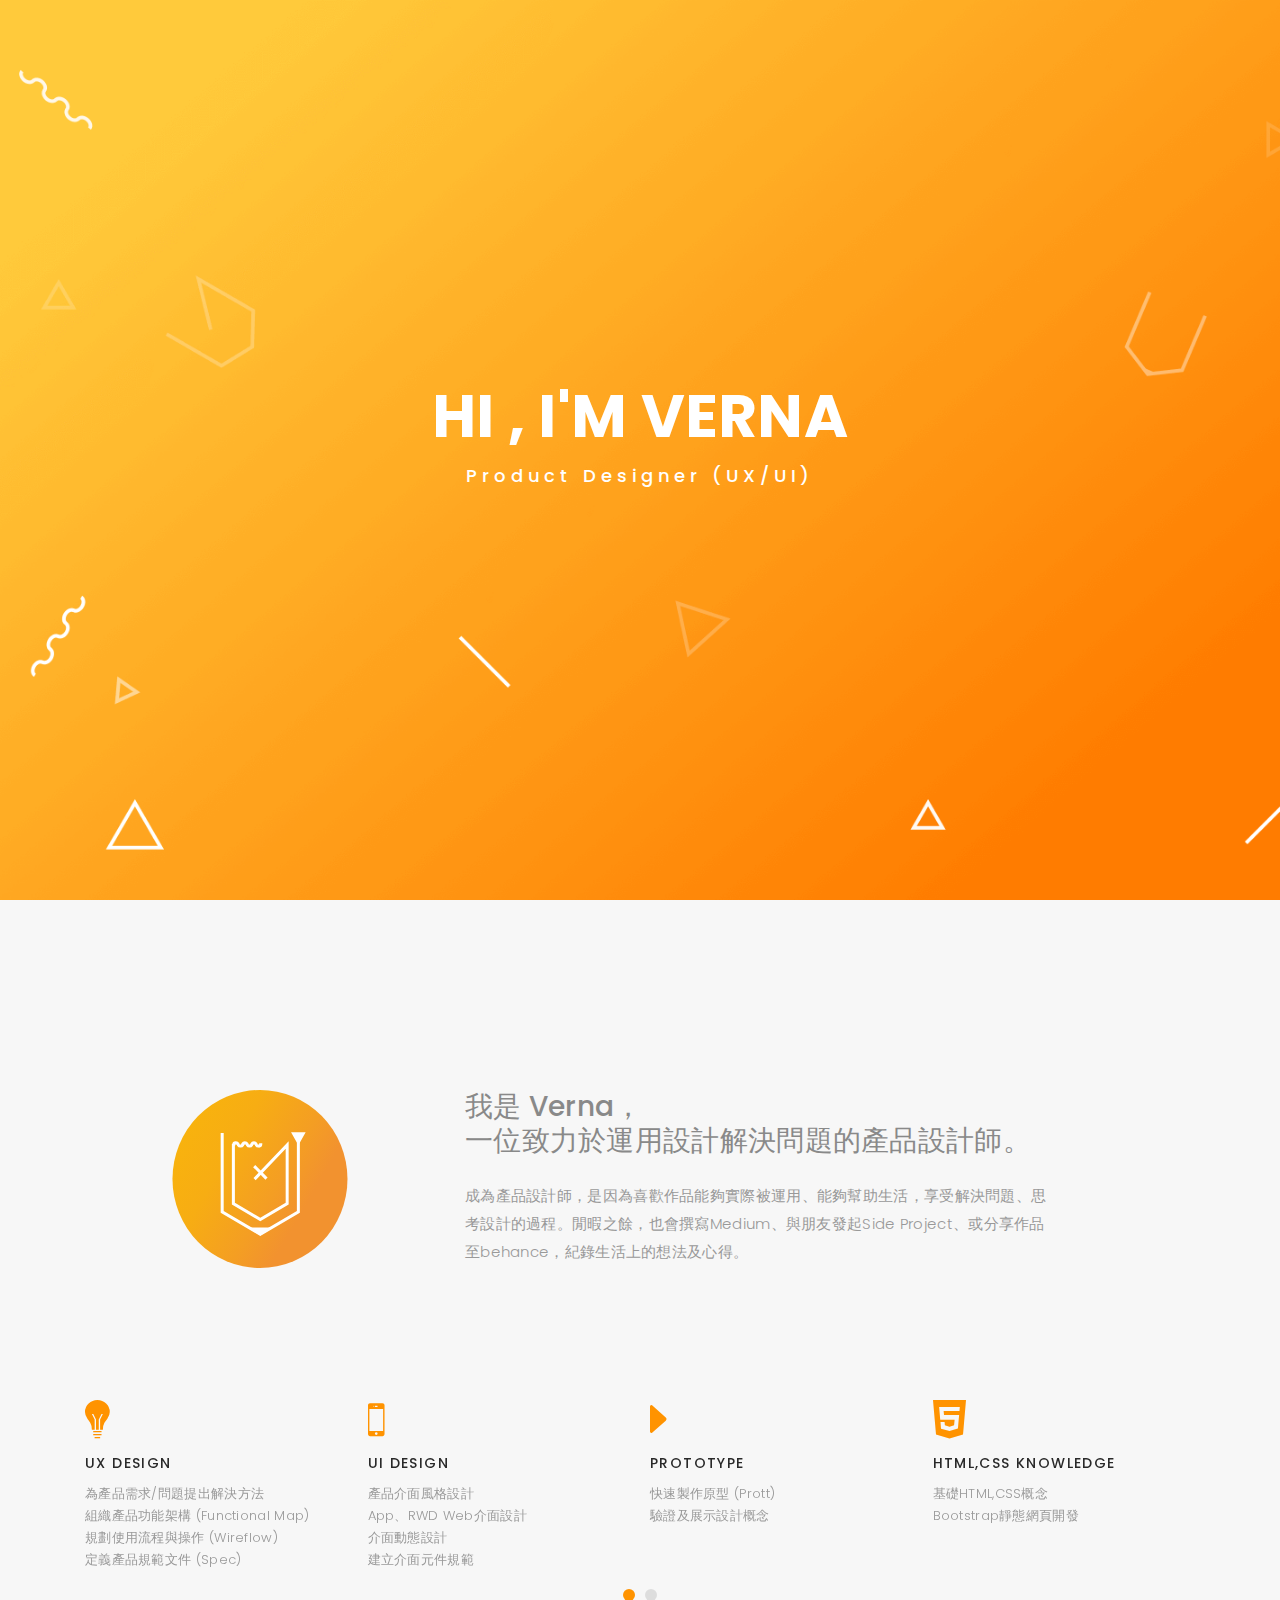
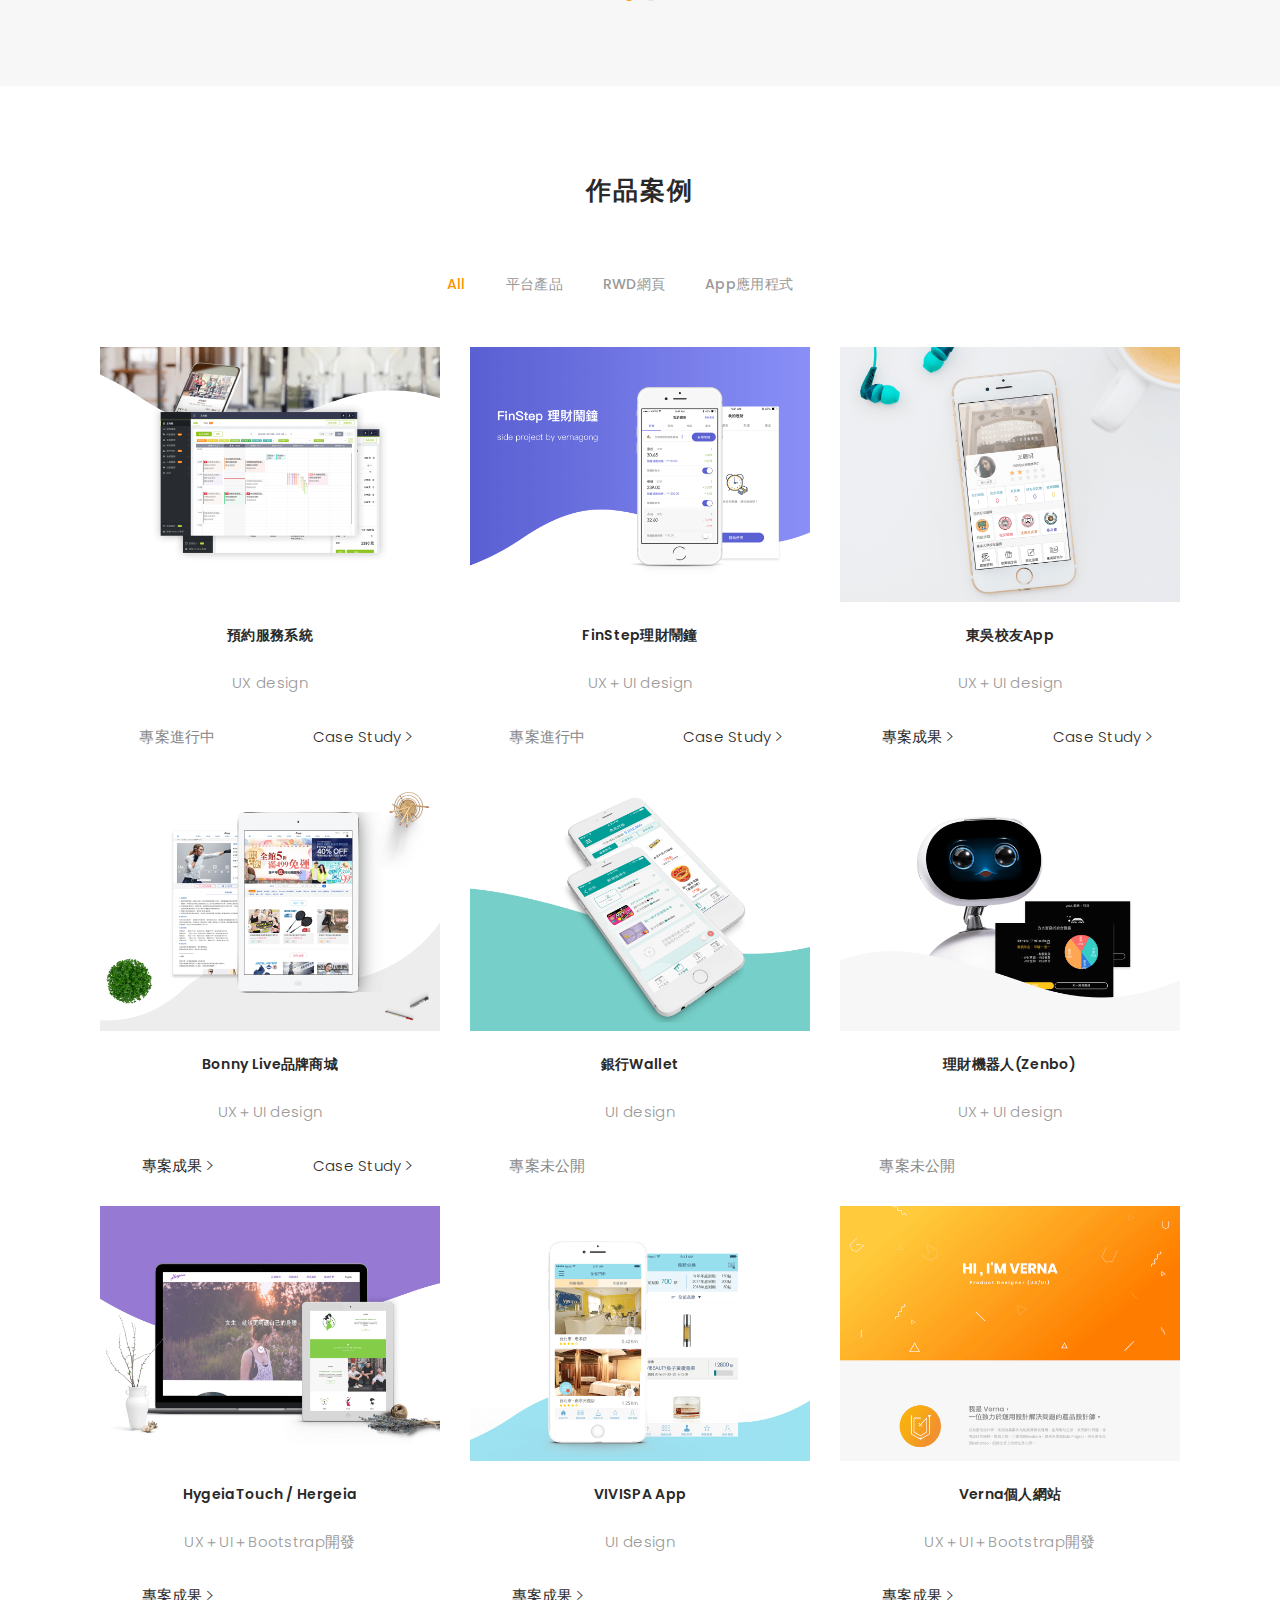
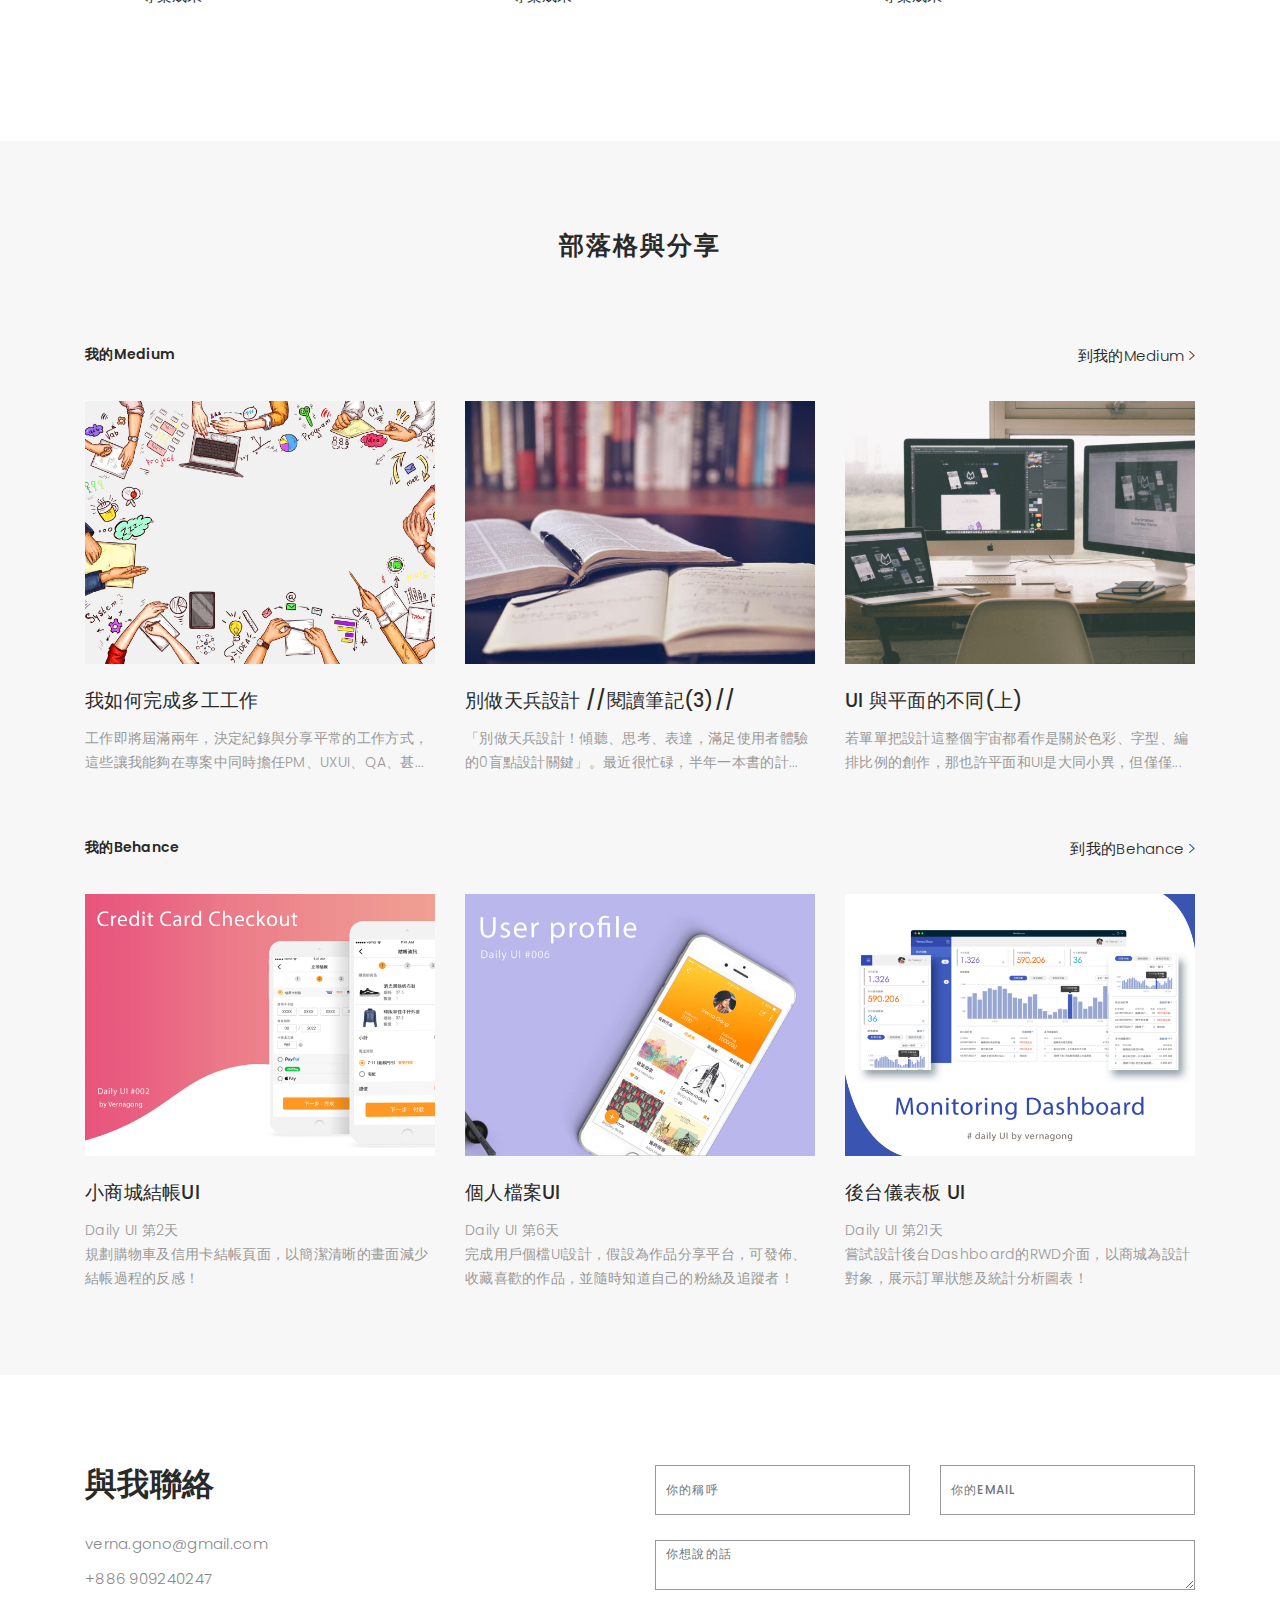
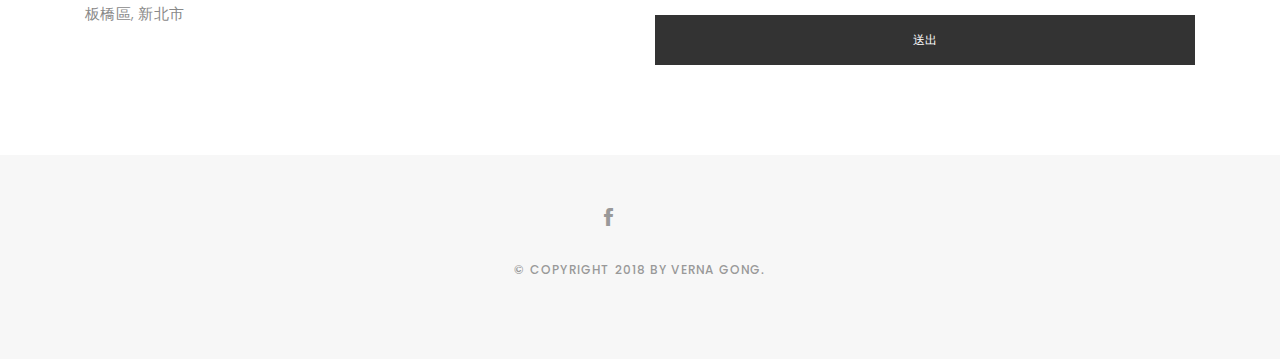
==== commit aec9b87a: "[update] 1. 補作品圖片連結   2. 取消技能auto play   3. 嘗試修復手機開啟時右邊白邊" ====
--- a/index.html
+++ b/index.html
@@ -197,7 +197,7 @@
           <div class="portfolio-container">
 
             <div class="col-lg-4 col-md-6 portfolio-thumbnail all branding">
-                <img src="images/portfolio/work_book.png" alt="img">
+                <a href="booking.html"><img src="images/portfolio/work_book.png" alt="img"></a>
               <div class="portfolio-text">
 
                 <h4>預約服務系統</h4>
@@ -215,7 +215,7 @@
             </div>
 
             <div class="col-lg-4 col-md-6 portfolio-thumbnail all uikits">
-                <img src="images/portfolio/work_finstep.png"  alt="img">
+                <a href="finstep.html"><img src="images/portfolio/work_finstep.png"  alt="img"></a>
               <div class="portfolio-text">
 
                 <h4>FinStep理財鬧鐘</h4>
@@ -234,7 +234,7 @@
             </div>
 
             <div class="col-lg-4 col-md-6 portfolio-thumbnail all uikits">
-                <img src="images/portfolio/work_school.png" alt="img">
+                <a href="SU.html"><img src="images/portfolio/work_school.png" alt="img"></a>
               <div class="portfolio-text">
 
                 <h4>東吳校友App</h4>
@@ -253,7 +253,7 @@
             </div>
 
             <div class="col-lg-4 col-md-6 portfolio-thumbnail all mockups">
-                <img src="images/portfolio/work_bonny.png" alt="img">
+                <a href="bonny.html"><img src="images/portfolio/work_bonny.png" alt="img"></a>
               <div class="portfolio-text">
 
                 <h4>Bonny Live品牌商城</h4>
@@ -304,7 +304,7 @@
             </div>
 
             <div class="col-lg-4 col-md-6 portfolio-thumbnail all mockups">
-                <img src="images/portfolio/work_hergeia.png" alt="img">
+                <a href="http://www.hergeia.com/" target="_blank"><img src="images/portfolio/work_hergeia.png" alt="img"></a>
               <div class="portfolio-text">
 
                 <h4>HygeiaTouch / Hergeia</h4>
@@ -320,7 +320,7 @@
             </div>
             
         <div class="col-lg-4 col-md-6 portfolio-thumbnail all uikits">
-                <img src="images/portfolio/work_vivi.png" alt="img">
+            <a href="https://itunes.apple.com/tw/app/vivispa/id899999913?mt=8" target="_blank"><img src="images/portfolio/work_vivi.png" alt="img"></a>
               <div class="portfolio-text">
 
                 <h4>VIVISPA App</h4>
@@ -336,7 +336,7 @@
         </div>
            
         <div class="col-lg-4 col-md-6 portfolio-thumbnail all mockups">
-                <img src="images/portfolio/work_verna.png" alt="img">
+            <a href="http://vernagong.com/" target="_blank"><img src="images/portfolio/work_verna.png" alt="img"></a>
               <div class="portfolio-text">
 
                 <h4>Verna個人網站</h4>
--- a/css/style.css
+++ b/css/style.css
@@ -307,7 +307,9 @@
   height: 400px;
   object-fit: cover;
 }
-
+.about-img img{
+    padding-bottom: 20px;
+}
 #about .about-descr .p-heading {
   font-family: 'Playfair Display', serif;
   font-size: 28px;
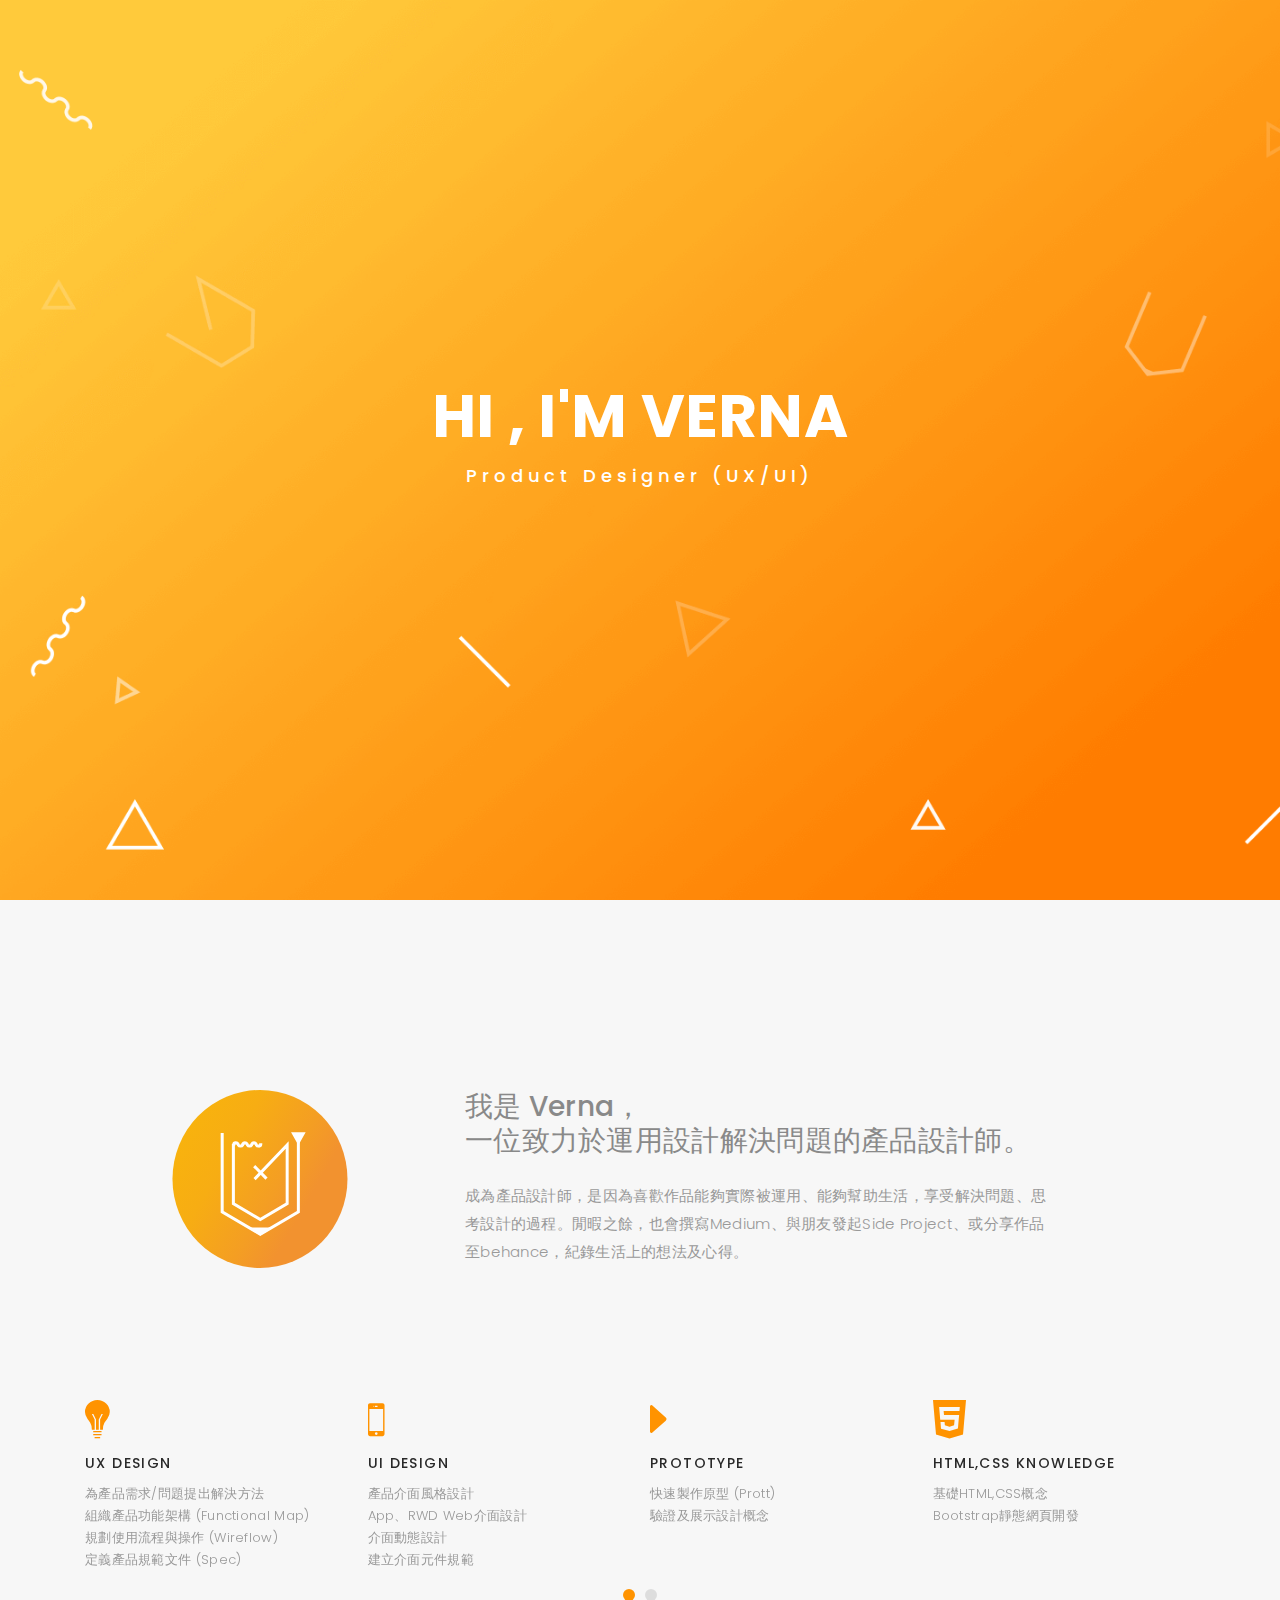
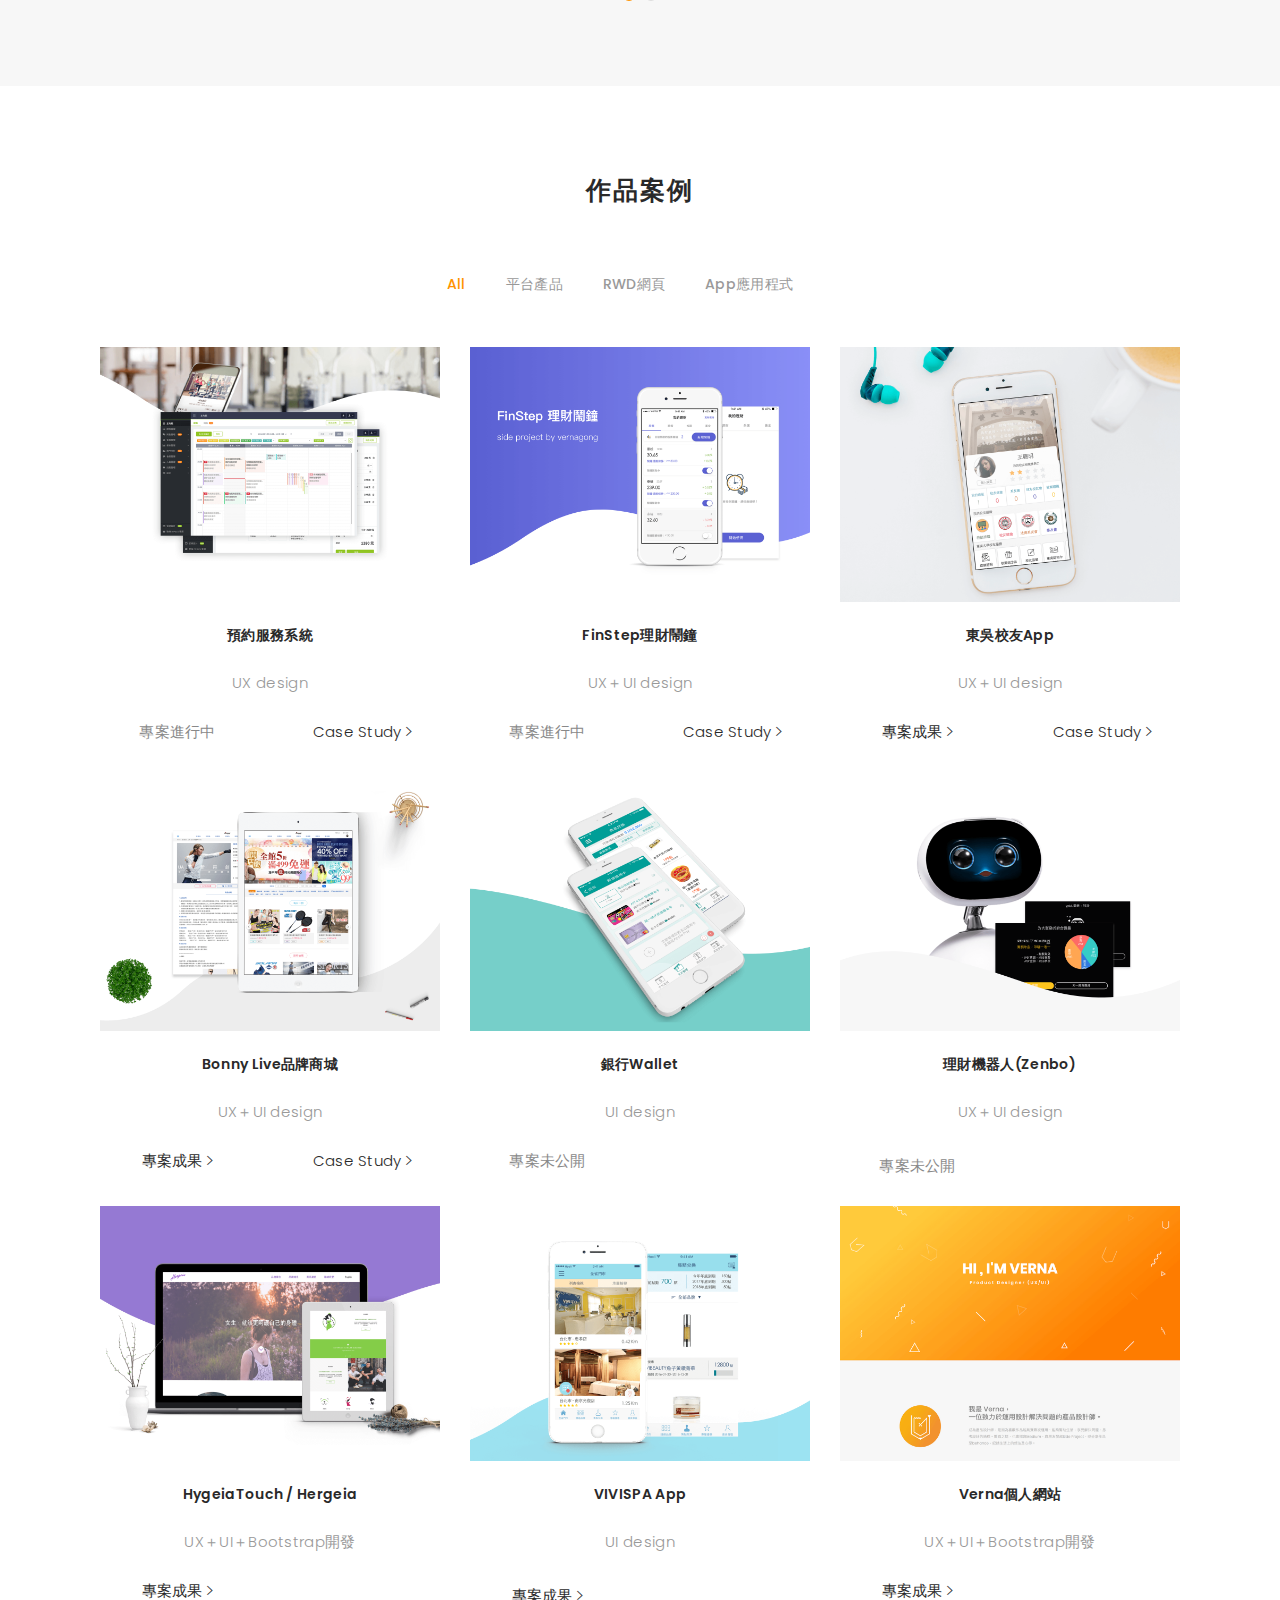
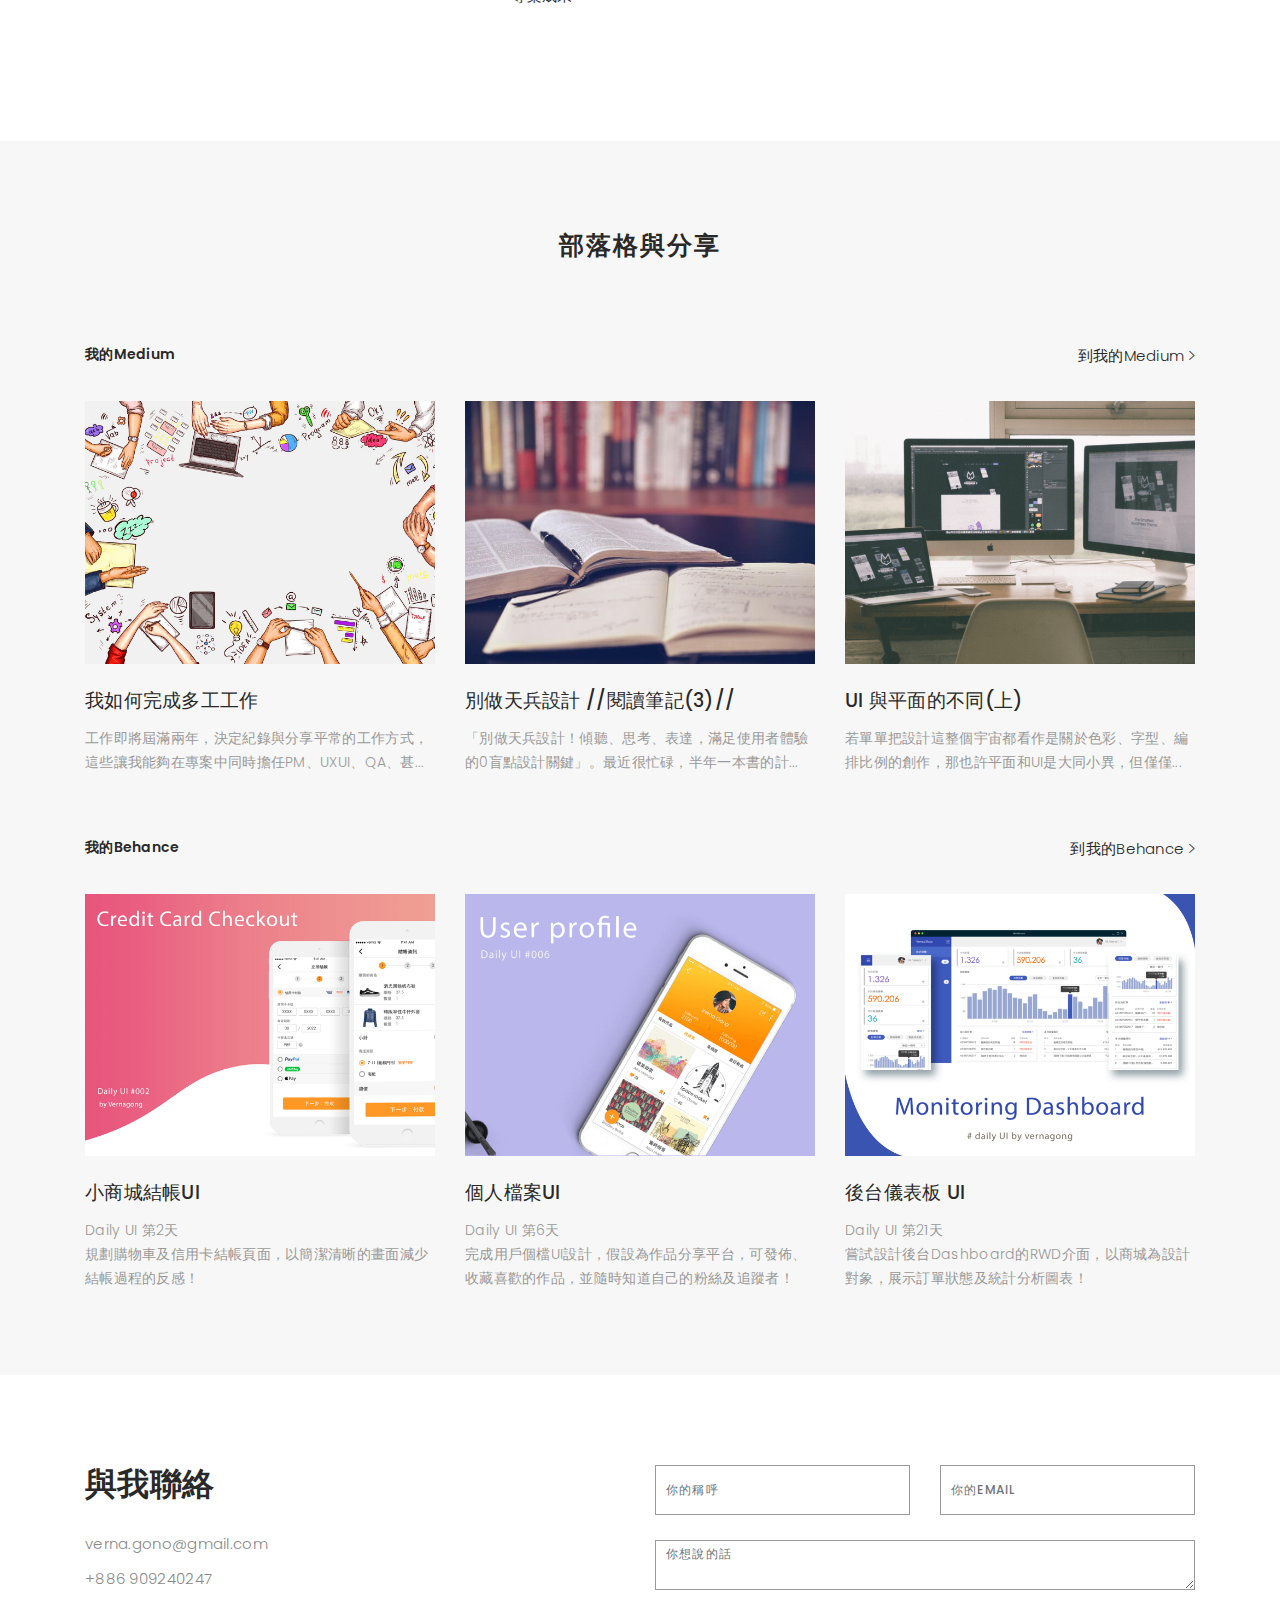
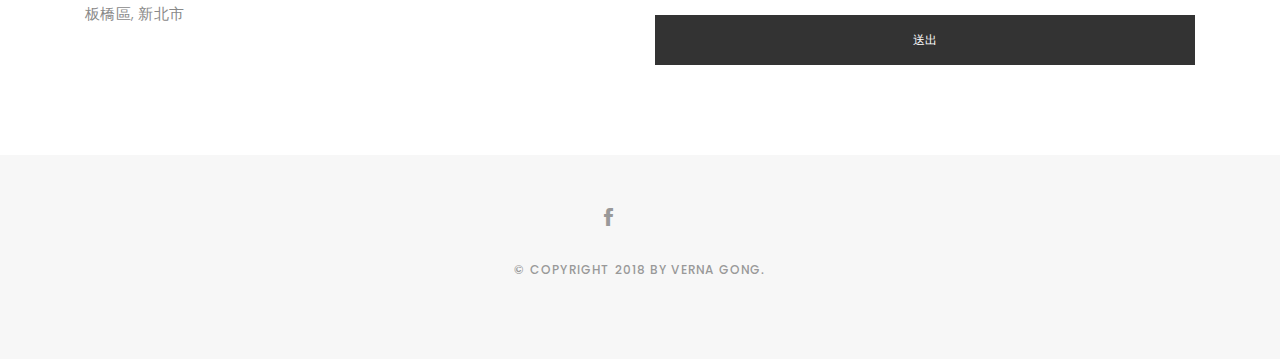
==== commit 33866b75: "[update] 嘗試修復首次開啟作品區div重疊" ====
--- a/index.html
+++ b/index.html
@@ -203,8 +203,7 @@
                 <h4>預約服務系統</h4>
                 <p class="separator">UX design
                 </p>
-              </div>
-              <div class="row">
+                <div class="row">
                  <div class="col-lg-6 col-md-6 col-sm-6">
                      專案進行中
                  </div>
@@ -212,6 +211,8 @@
                       <a href="booking.html">Case Study <i class="ion-ios-arrow-right"></i></a>
                  </div>
               </div>
+              </div>
+              
             </div>
 
             <div class="col-lg-4 col-md-6 portfolio-thumbnail all uikits">
@@ -221,9 +222,7 @@
                 <h4>FinStep理財鬧鐘</h4>
                 <p class="separator">UX＋UI design
                 </p>
-
-              </div>
-              <div class="row">
+                <div class="row">
                  <div class="col-lg-6 col-md-6 col-sm-6">
                      專案進行中
                  </div>
@@ -231,6 +230,9 @@
                       <a href="finstep.html">Case Study <i class="ion-ios-arrow-right"></i></a>
                  </div>
               </div>
+
+              </div>
+              
             </div>
 
             <div class="col-lg-4 col-md-6 portfolio-thumbnail all uikits">
@@ -240,9 +242,7 @@
                 <h4>東吳校友App</h4>
                 <p class="separator">UX＋UI design
                 </p>
-
-              </div>
-              <div class="row">
+                <div class="row">
                  <div class="col-lg-6 col-md-6 col-sm-6">
                      <a href="https://itunes.apple.com/tw/app/%E6%9D%B1%E5%90%B3%E6%A0%A1%E5%8F%8Bapp/id1231280649?mt=8" target="_blank">專案成果 <i class="ion-ios-arrow-right"></i></a>
                  </div>
@@ -250,6 +250,8 @@
                       <a href="SU.html">Case Study <i class="ion-ios-arrow-right"></i></a>
                  </div>
               </div>
+
+              </div>
             </div>
 
             <div class="col-lg-4 col-md-6 portfolio-thumbnail all mockups">
@@ -259,9 +261,7 @@
                 <h4>Bonny Live品牌商城</h4>
                 <p class="separator">UX＋UI design
                 </p>
-
-              </div>
-              <div class="row">
+                <div class="row">
                  <div class="col-lg-6 col-md-6 col-sm-6">
                      <a href="http://www.bonny-live.com/" target="_blank">專案成果 <i class="ion-ios-arrow-right"></i></a>
                  </div>
@@ -269,6 +269,9 @@
                       <a href="bonny.html">Case Study <i class="ion-ios-arrow-right"></i></a>
                  </div>
               </div>
+
+              </div>
+              
             </div>
             
             <div class="col-lg-4 col-md-6 portfolio-thumbnail all uikits">
@@ -278,13 +281,14 @@
                 <h4>銀行Wallet</h4>
                 <p class="separator">UI design
                 </p>
-
-              </div>
-              <div class="row">
+                <div class="row">
                  <div class="col-lg-6 col-md-6 col-sm-6">
                      專案未公開
                  </div>
               </div>
+
+              </div>
+              
             </div>
             
             <div class="col-lg-4 col-md-6 portfolio-thumbnail all uikits">
@@ -310,13 +314,14 @@
                 <h4>HygeiaTouch / Hergeia</h4>
                 <p class="separator">UX＋UI＋Bootstrap開發
                 </p>
-
-              </div>
-              <div class="row">
+                <div class="row">
                  <div class="col-lg-6 col-md-6 col-sm-6">
                      <a href="http://www.hergeia.com/" target="_blank">專案成果 <i class="ion-ios-arrow-right"></i></a>
                  </div>
               </div>
+
+              </div>
+              
             </div>
             
         <div class="col-lg-4 col-md-6 portfolio-thumbnail all uikits">
@@ -342,13 +347,14 @@
                 <h4>Verna個人網站</h4>
                 <p class="separator">UX＋UI＋Bootstrap開發
                 </p>
-
-              </div>
-              <div class="row">
+                <div class="row">
                  <div class="col-lg-6 col-md-6 col-sm-6">
                      <a href="http://vernagong.com/" target="_blank">專案成果 <i class="ion-ios-arrow-right"></i></a>
                  </div>
               </div>
+
+              </div>
+              
         </div>
             
           </div>
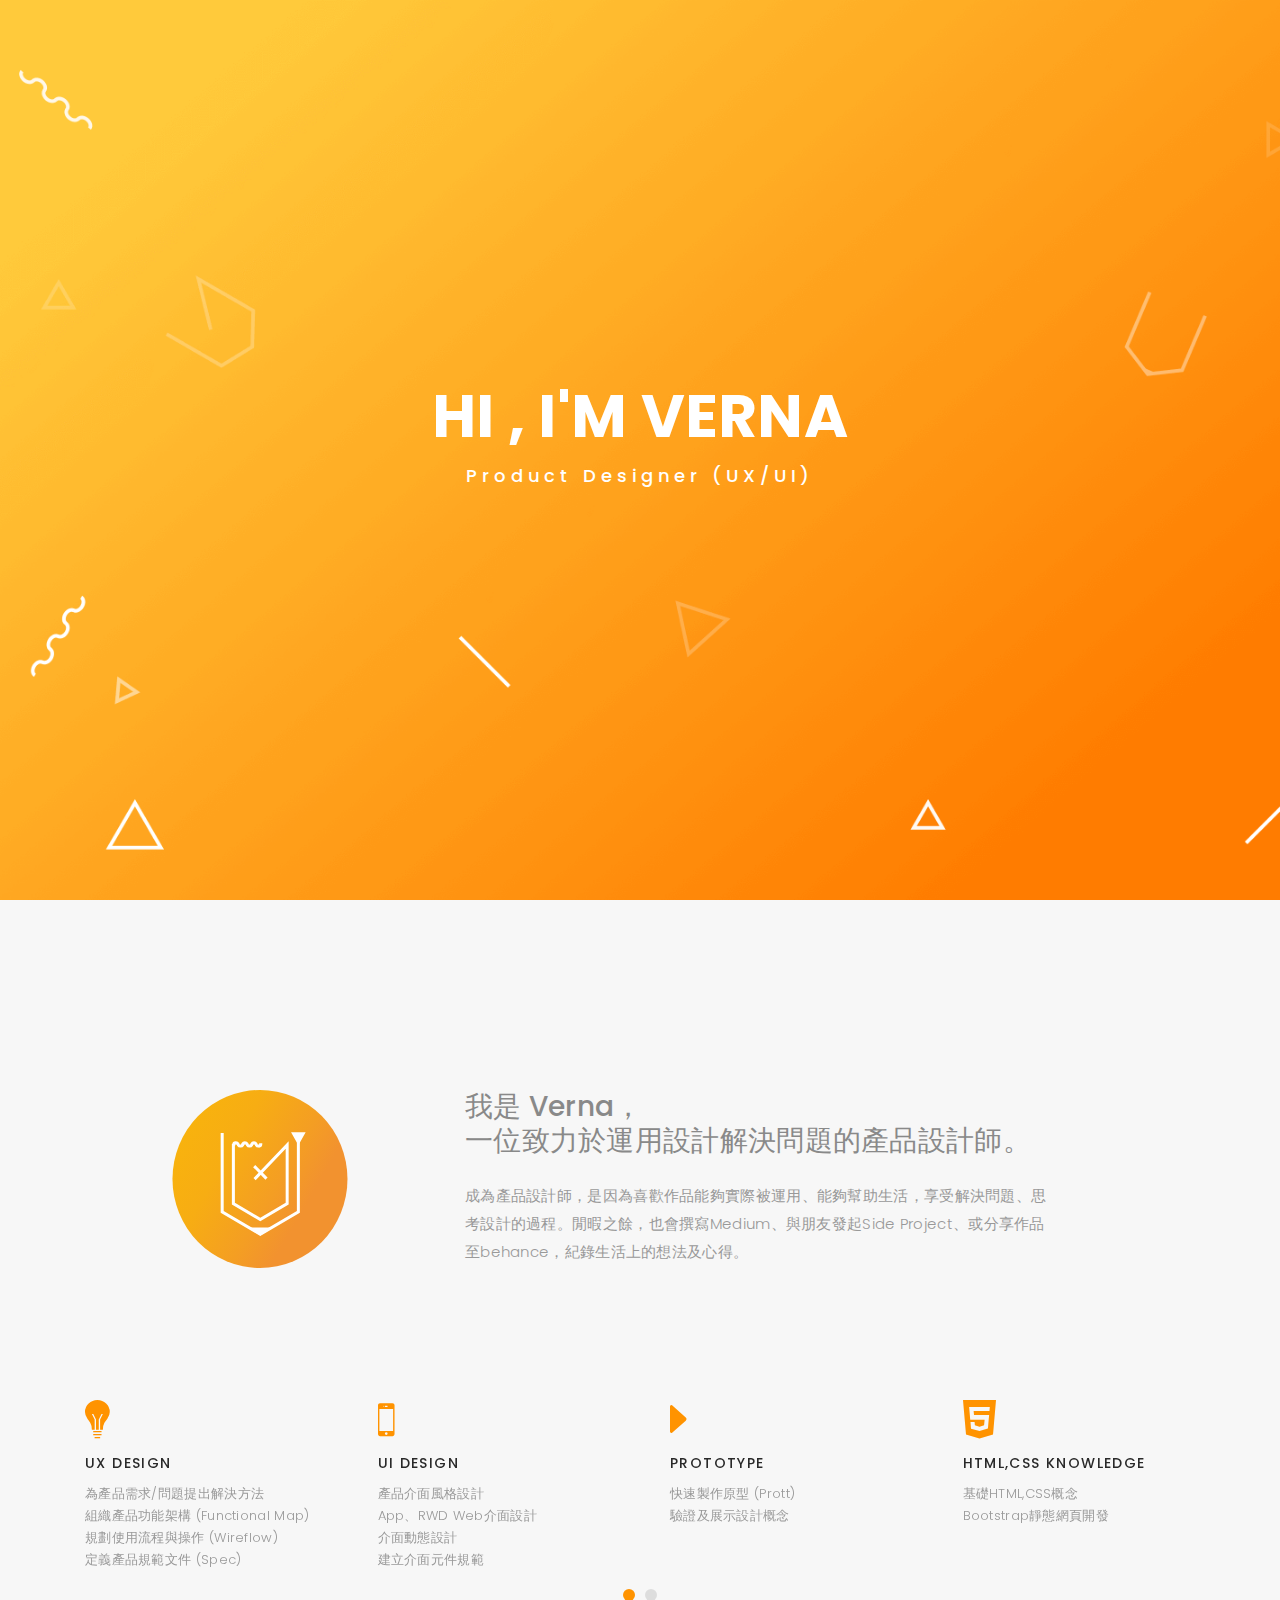
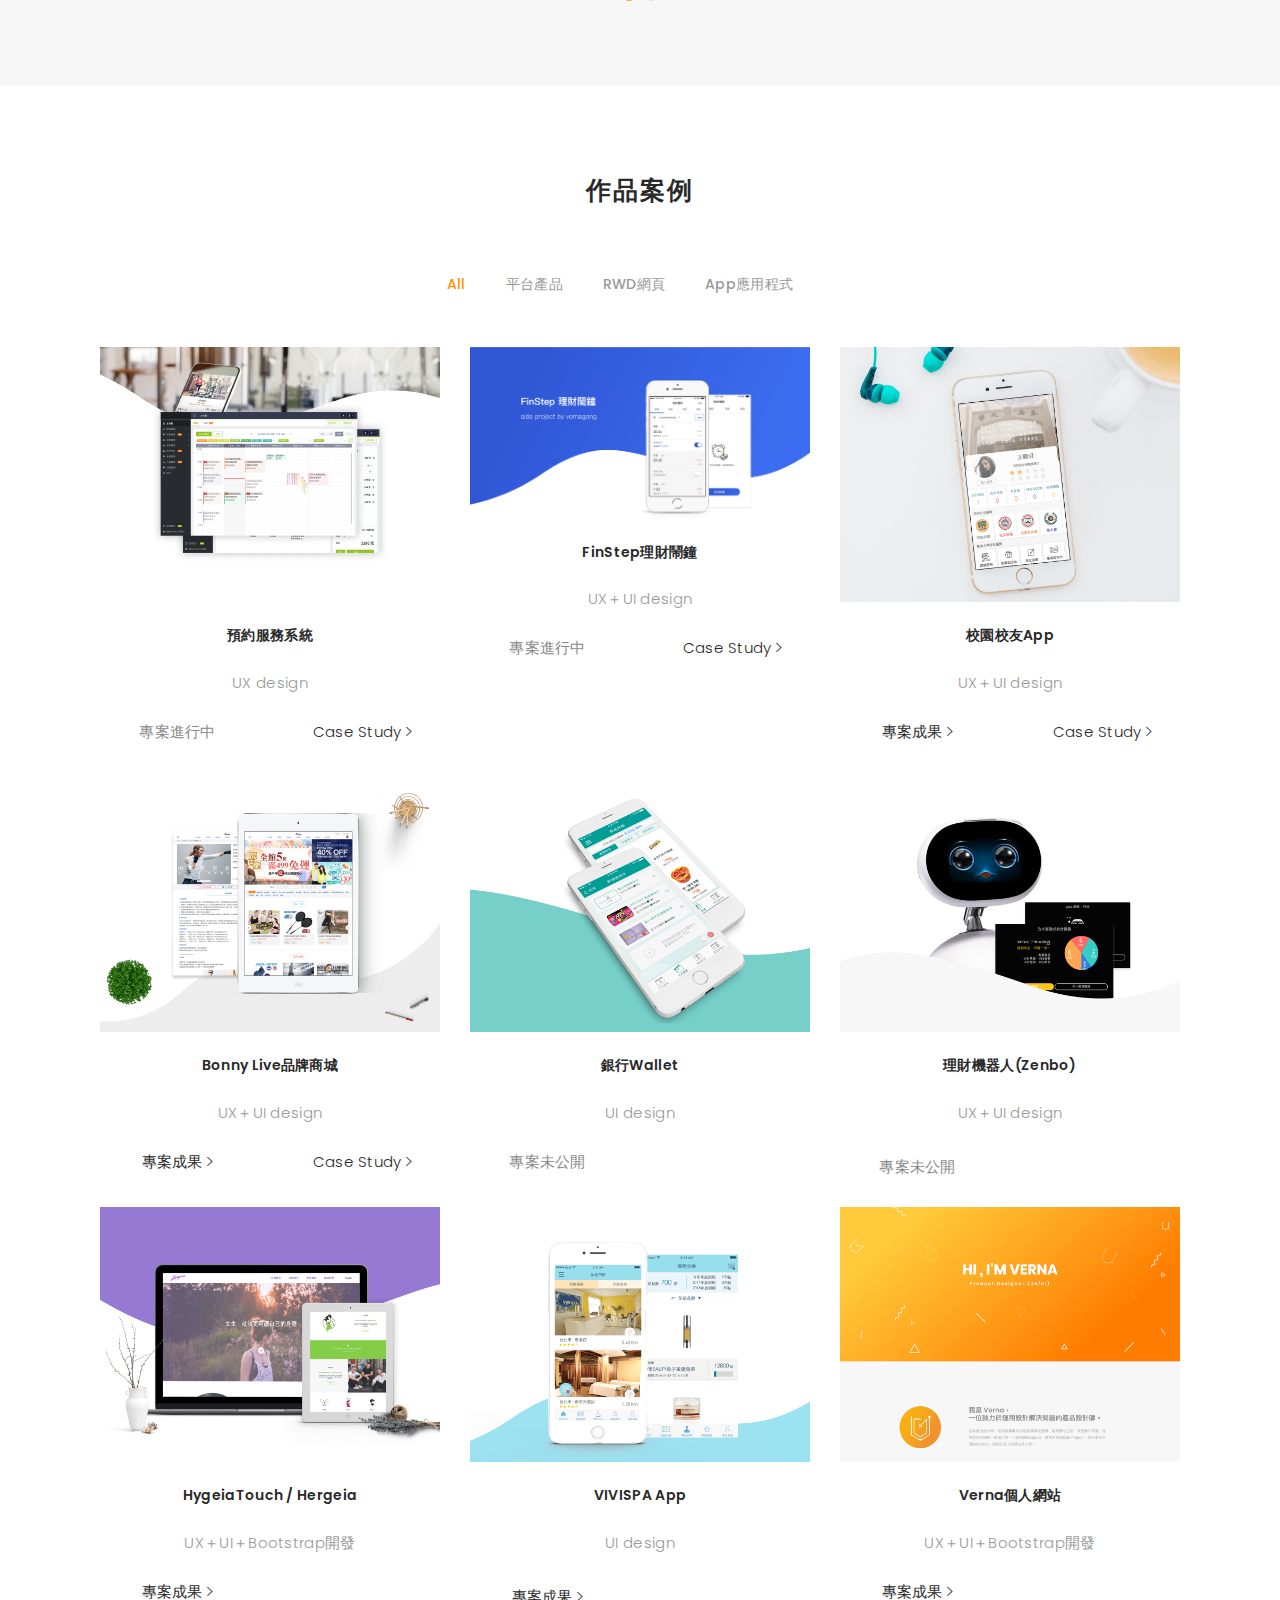
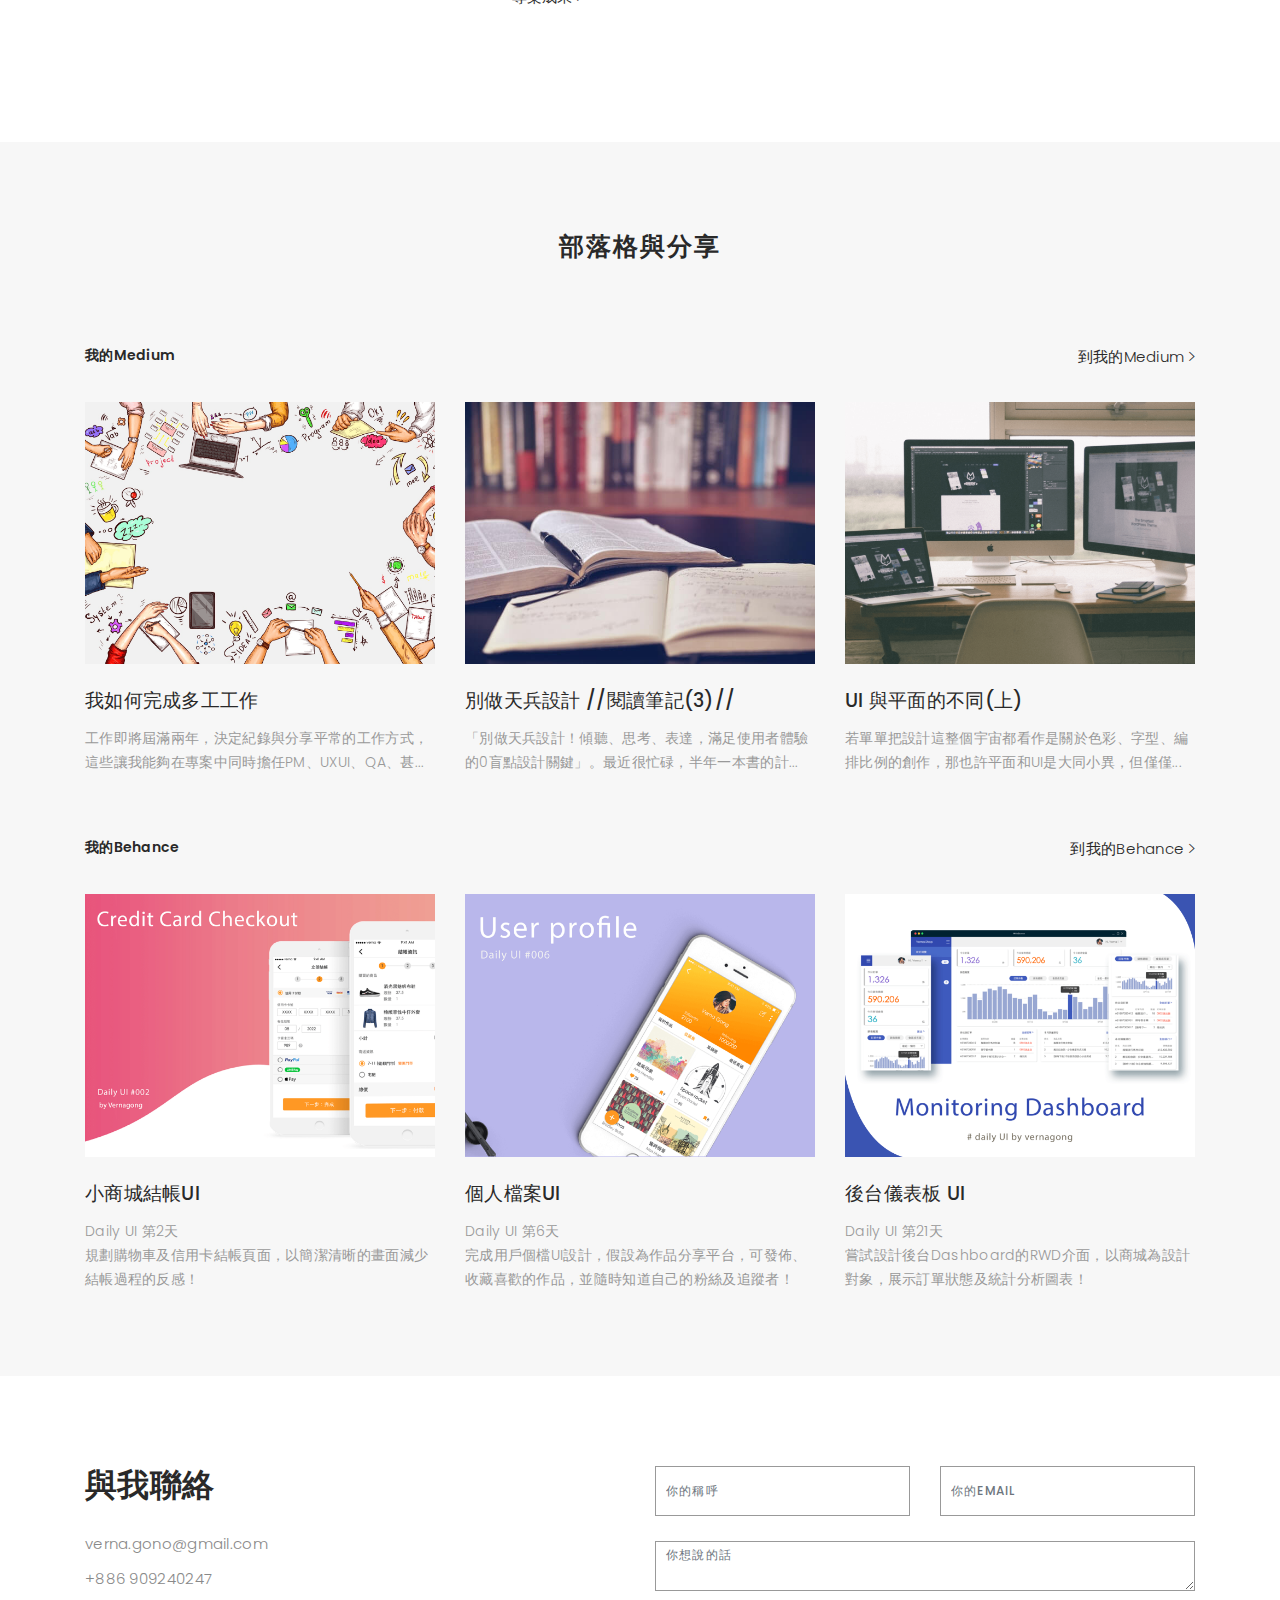
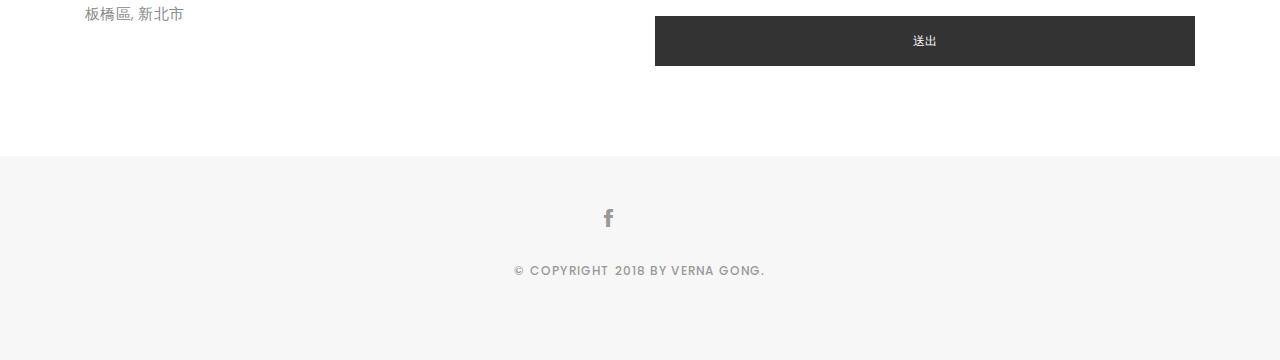
==== commit 2fe94558: "[update] 修改SU作品標題" ====
--- a/index.html
+++ b/index.html
@@ -230,16 +230,14 @@
                       <a href="finstep.html">Case Study <i class="ion-ios-arrow-right"></i></a>
                  </div>
               </div>
-
-              </div>
-              
+              </div>
             </div>
 
             <div class="col-lg-4 col-md-6 portfolio-thumbnail all uikits">
                 <a href="SU.html"><img src="images/portfolio/work_school.png" alt="img"></a>
               <div class="portfolio-text">
 
-                <h4>東吳校友App</h4>
+                <h4>校園校友App</h4>
                 <p class="separator">UX＋UI design
                 </p>
                 <div class="row">
--- a/css/style.css
+++ b/css/style.css
@@ -447,7 +447,7 @@
 .portfolio-thumbnail {
   margin-bottom: 30px;
   overflow: hidden;
-  min-height: 260px;
+  min-height: 400px;
 }
 
 .portfolio-thumbnail img {
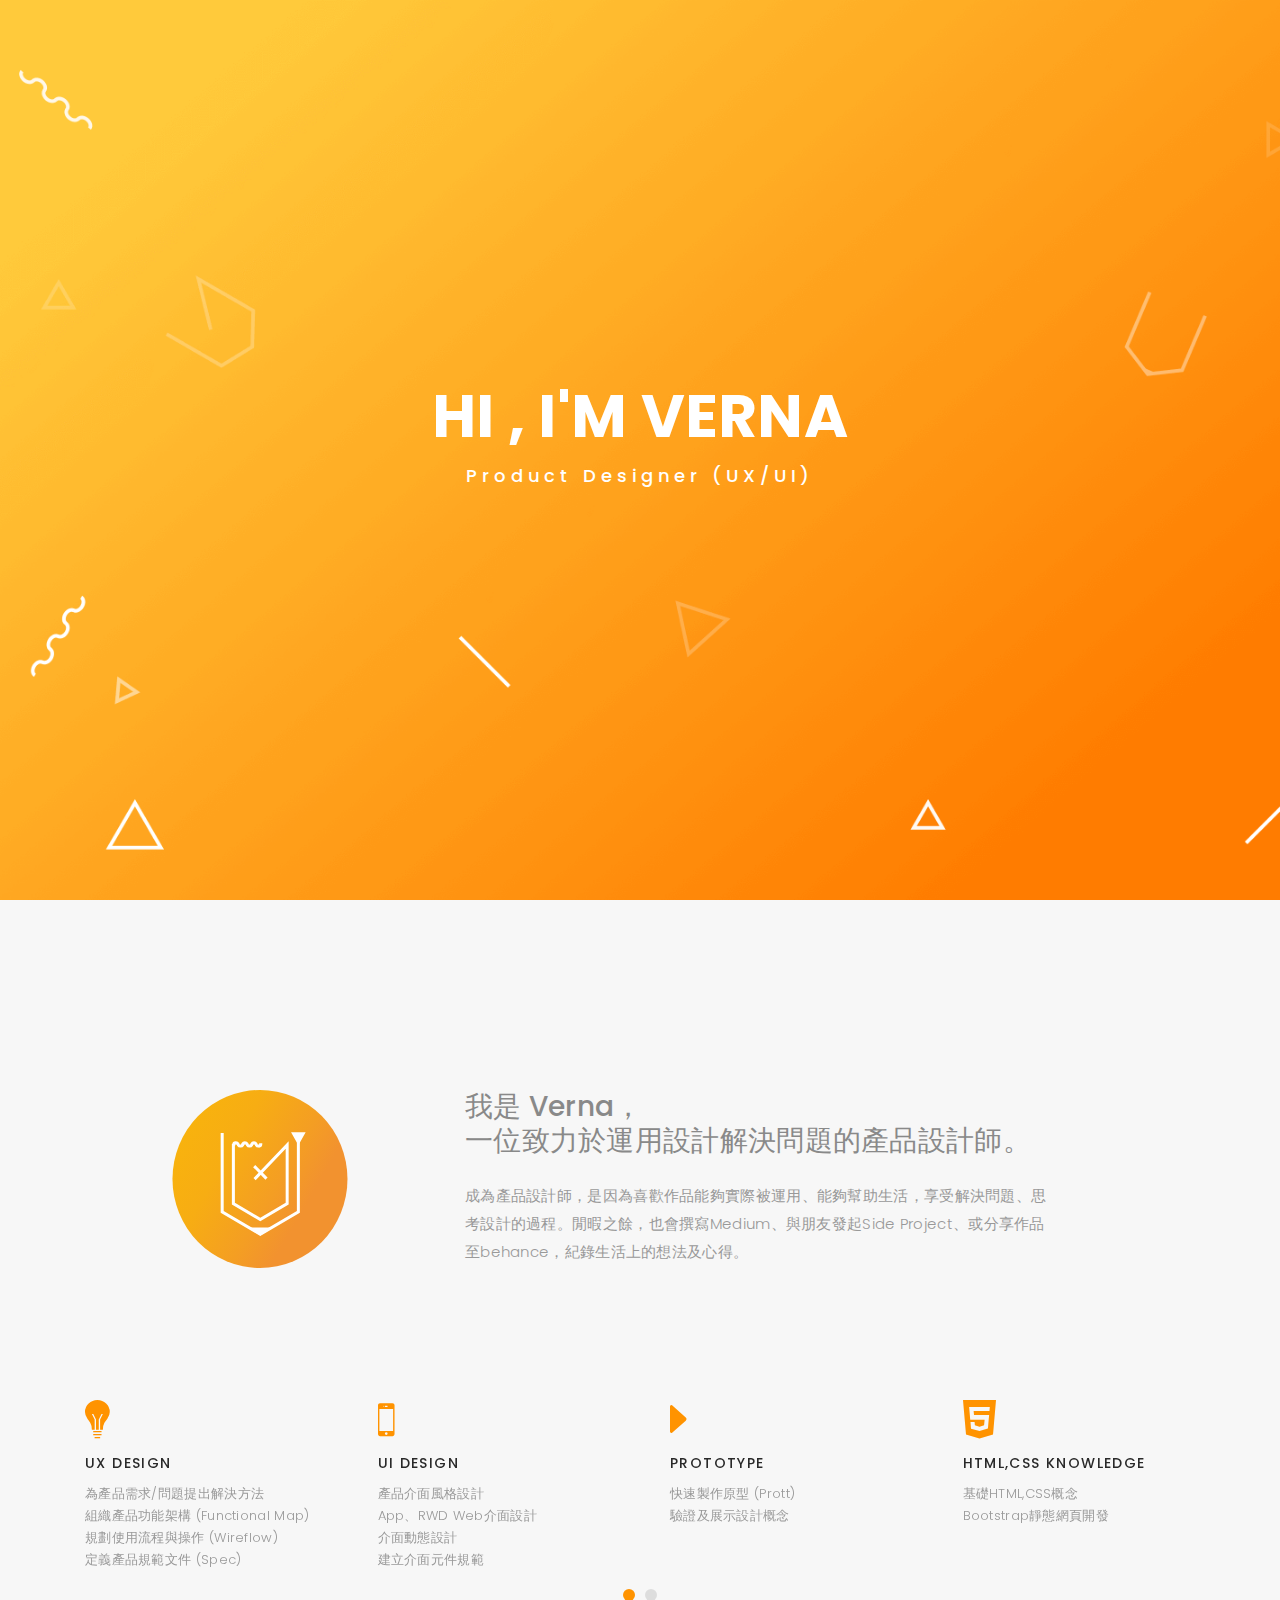
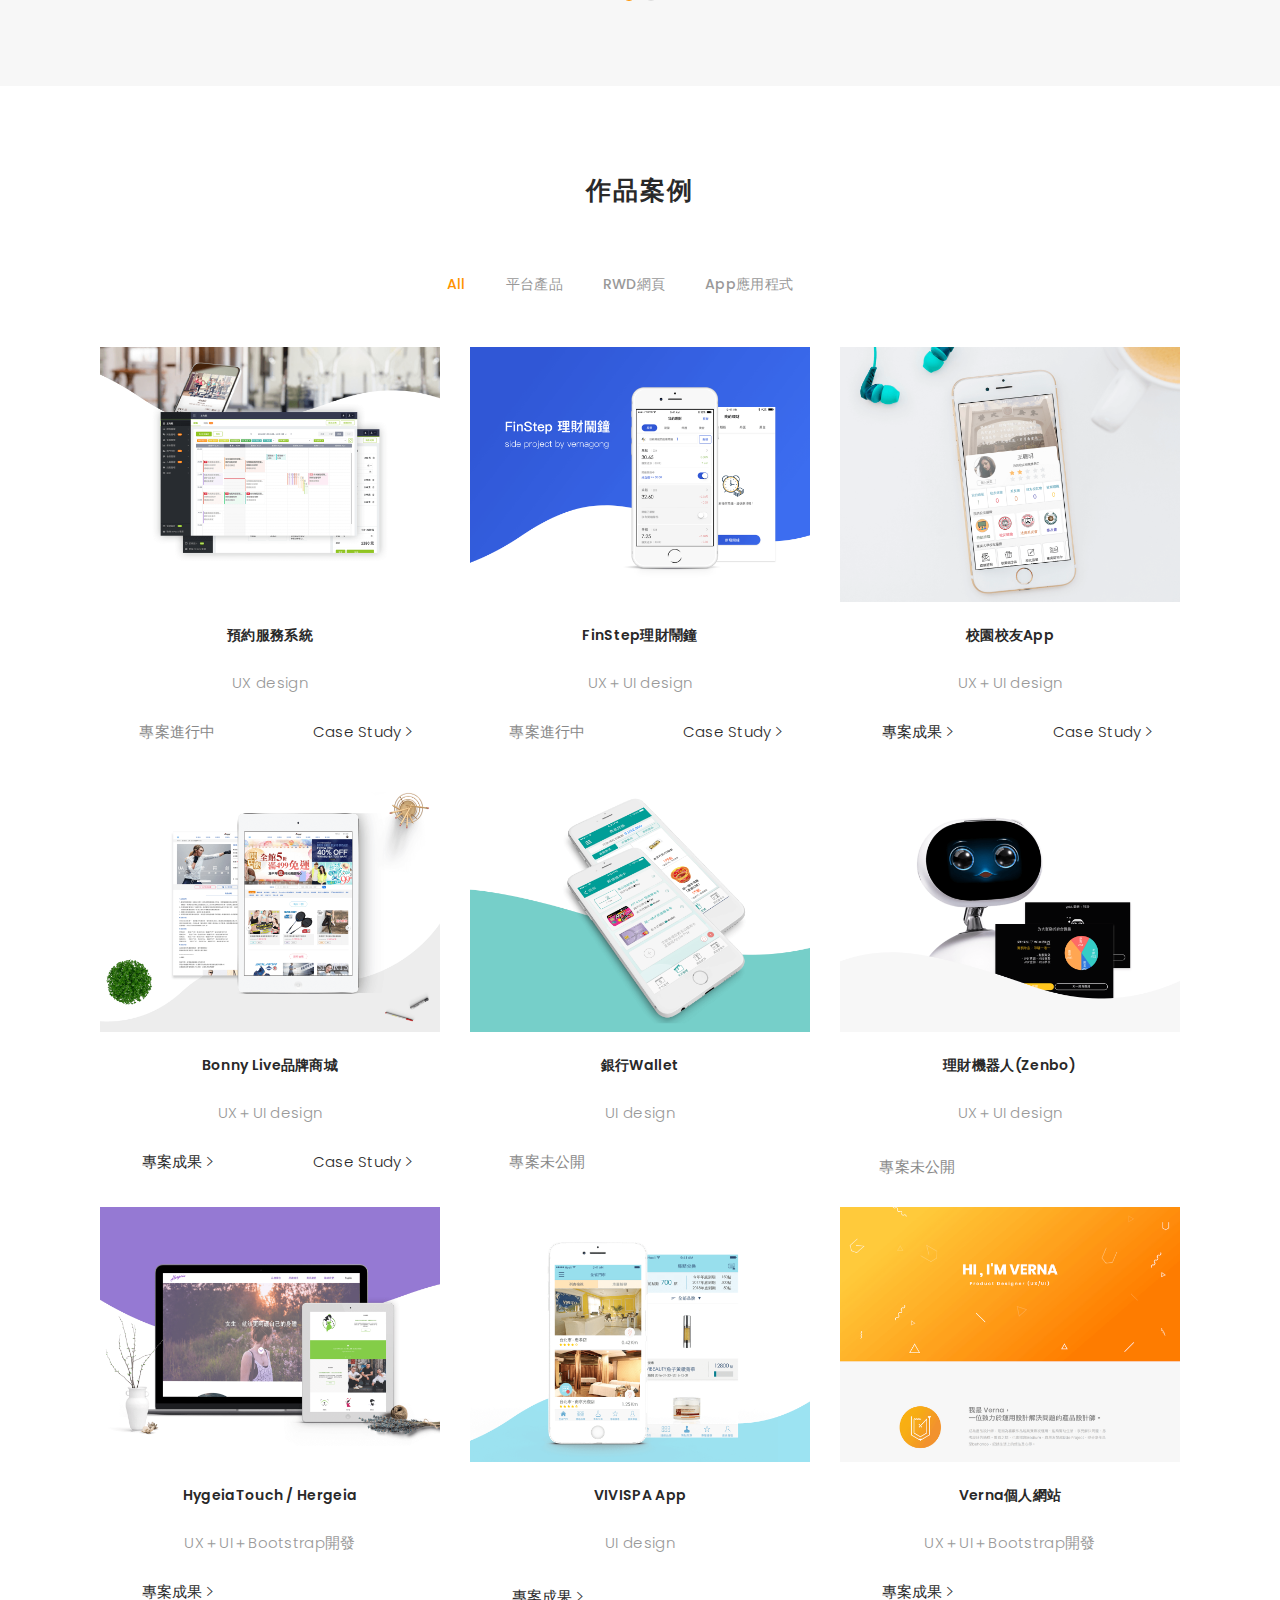
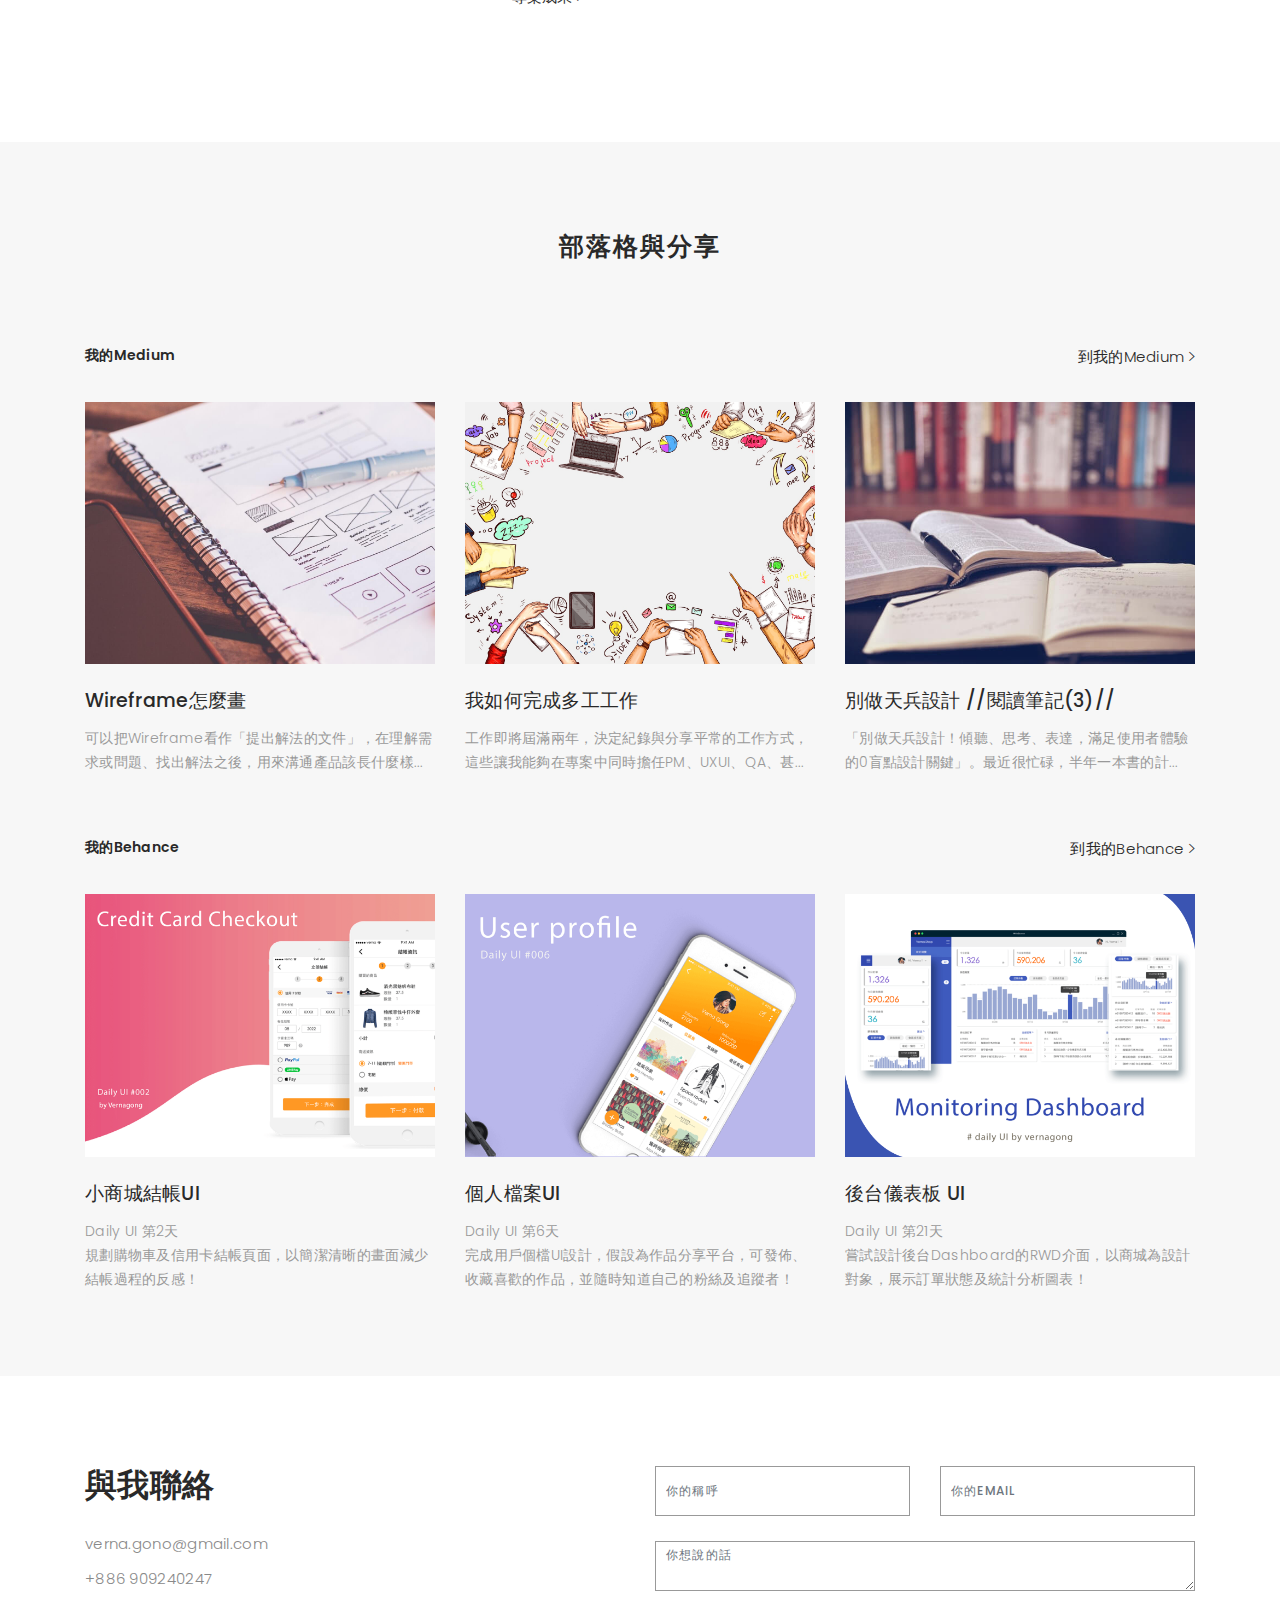
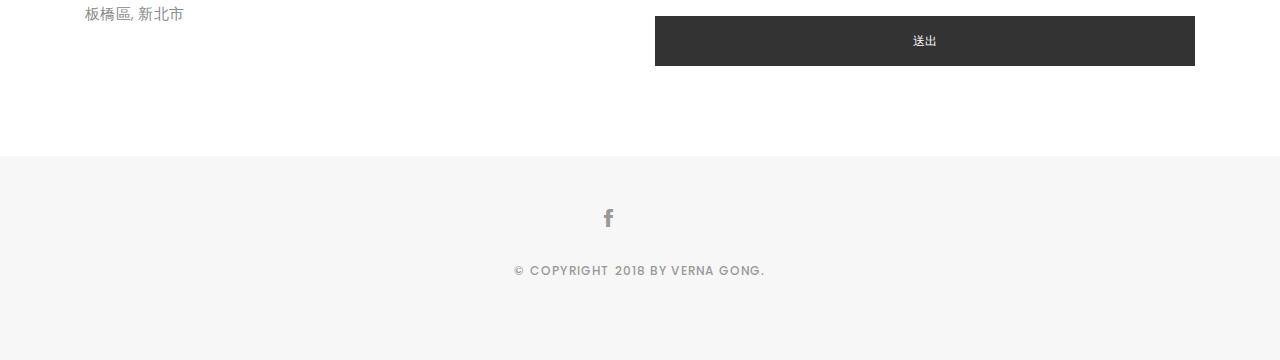
==== commit 6a1157dd: "[update] 1. 更新medium文章項目  2. 更換Finstep縮圖尺寸" ====
--- a/index.html
+++ b/index.html
@@ -386,10 +386,25 @@
        </div>
        
         <div class="row">
+         <div class="col-lg-4 col-md-6">
+            <div class="journal-info">
+
+              <a href="https://medium.com/@vernagong/wireframe%E6%80%8E%E9%BA%BC%E7%95%AB-c11a063831ca" target="_blank"><img src="images/blog-1.jpeg" class="img-responsive" alt="img"></a>
+
+              <div class="journal-txt">
+
+                <h4><a href="https://medium.com/@vernagong/wireframe%E6%80%8E%E9%BA%BC%E7%95%AB-c11a063831ca" target="_blank">Wireframe怎麼畫</a></h4>
+                <p class="separator">可以把Wireframe看作「提出解法的文件」，在理解需求或問題、找出解法之後，用來溝通產品該長什麼樣...
+                </p>
+
+              </div>
+
+            </div>
+          </div>
           <div class="col-lg-4 col-md-6">
             <div class="journal-info">
 
-              <a href="https://medium.com/@vernagong/%E6%8F%90%E9%AB%98%E5%B7%A5%E4%BD%9C%E6%95%88%E7%8E%87%E7%9A%84%E6%96%B9%E5%BC%8F-685287855cb4" target="_blank"><img src="images/blog-worker.png" class="img-responsive" alt="img"></a>
+              <a href="https://medium.com/@vernagong/%E6%8F%90%E9%AB%98%E5%B7%A5%E4%BD%9C%E6%95%88%E7%8E%87%E7%9A%84%E6%96%B9%E5%BC%8F-685287855cb4" target="_blank"><img src="images/blog-2.png" class="img-responsive" alt="img"></a>
 
               <div class="journal-txt">
 
@@ -405,28 +420,12 @@
           <div class="col-lg-4 col-md-6">
             <div class="journal-info">
 
-              <a href="https://medium.com/@vernagong/%E5%88%A5%E5%81%9A%E5%A4%A9%E5%85%B5%E8%A8%AD%E8%A8%88-%E9%96%B1%E8%AE%80%E7%AD%86%E8%A8%98-3-ecaedc1180a5" target="_blank"><img src="images/blog-note.jpeg" class="img-responsive" alt="img"></a>
+              <a href="https://medium.com/@vernagong/%E5%88%A5%E5%81%9A%E5%A4%A9%E5%85%B5%E8%A8%AD%E8%A8%88-%E9%96%B1%E8%AE%80%E7%AD%86%E8%A8%98-3-ecaedc1180a5" target="_blank"><img src="images/blog-3.jpeg" class="img-responsive" alt="img"></a>
 
               <div class="journal-txt">
 
                 <h4><a href="https://medium.com/@vernagong/%E5%88%A5%E5%81%9A%E5%A4%A9%E5%85%B5%E8%A8%AD%E8%A8%88-%E9%96%B1%E8%AE%80%E7%AD%86%E8%A8%98-3-ecaedc1180a5" target="_blank">別做天兵設計 //閱讀筆記(3)//</a></h4>
                 <p class="separator">「別做天兵設計！傾聽、思考、表達，滿足使用者體驗的0盲點設計關鍵」。最近很忙碌，半年一本書的計...
-                </p>
-
-              </div>
-
-            </div>
-          </div>
-
-          <div class="col-lg-4 col-md-6">
-            <div class="journal-info">
-
-              <a href="https://medium.com/@vernagong/ui-%E8%88%87%E5%B9%B3%E9%9D%A2%E7%9A%84%E4%B8%8D%E5%90%8C-%E4%B8%8A-9216b5d84b62" target="_blank"><img src="images/blog-design.png" class="img-responsive" alt="img"></a>
-
-              <div class="journal-txt">
-
-                <h4><a href="https://medium.com/@vernagong/ui-%E8%88%87%E5%B9%B3%E9%9D%A2%E7%9A%84%E4%B8%8D%E5%90%8C-%E4%B8%8A-9216b5d84b62" target="_blank">UI 與平面的不同(上)</a></h4>
-                <p class="separator">若單單把設計這整個宇宙都看作是關於色彩、字型、編排比例的創作，那也許平面和UI是大同小異，但僅僅...
                 </p>
 
               </div>
